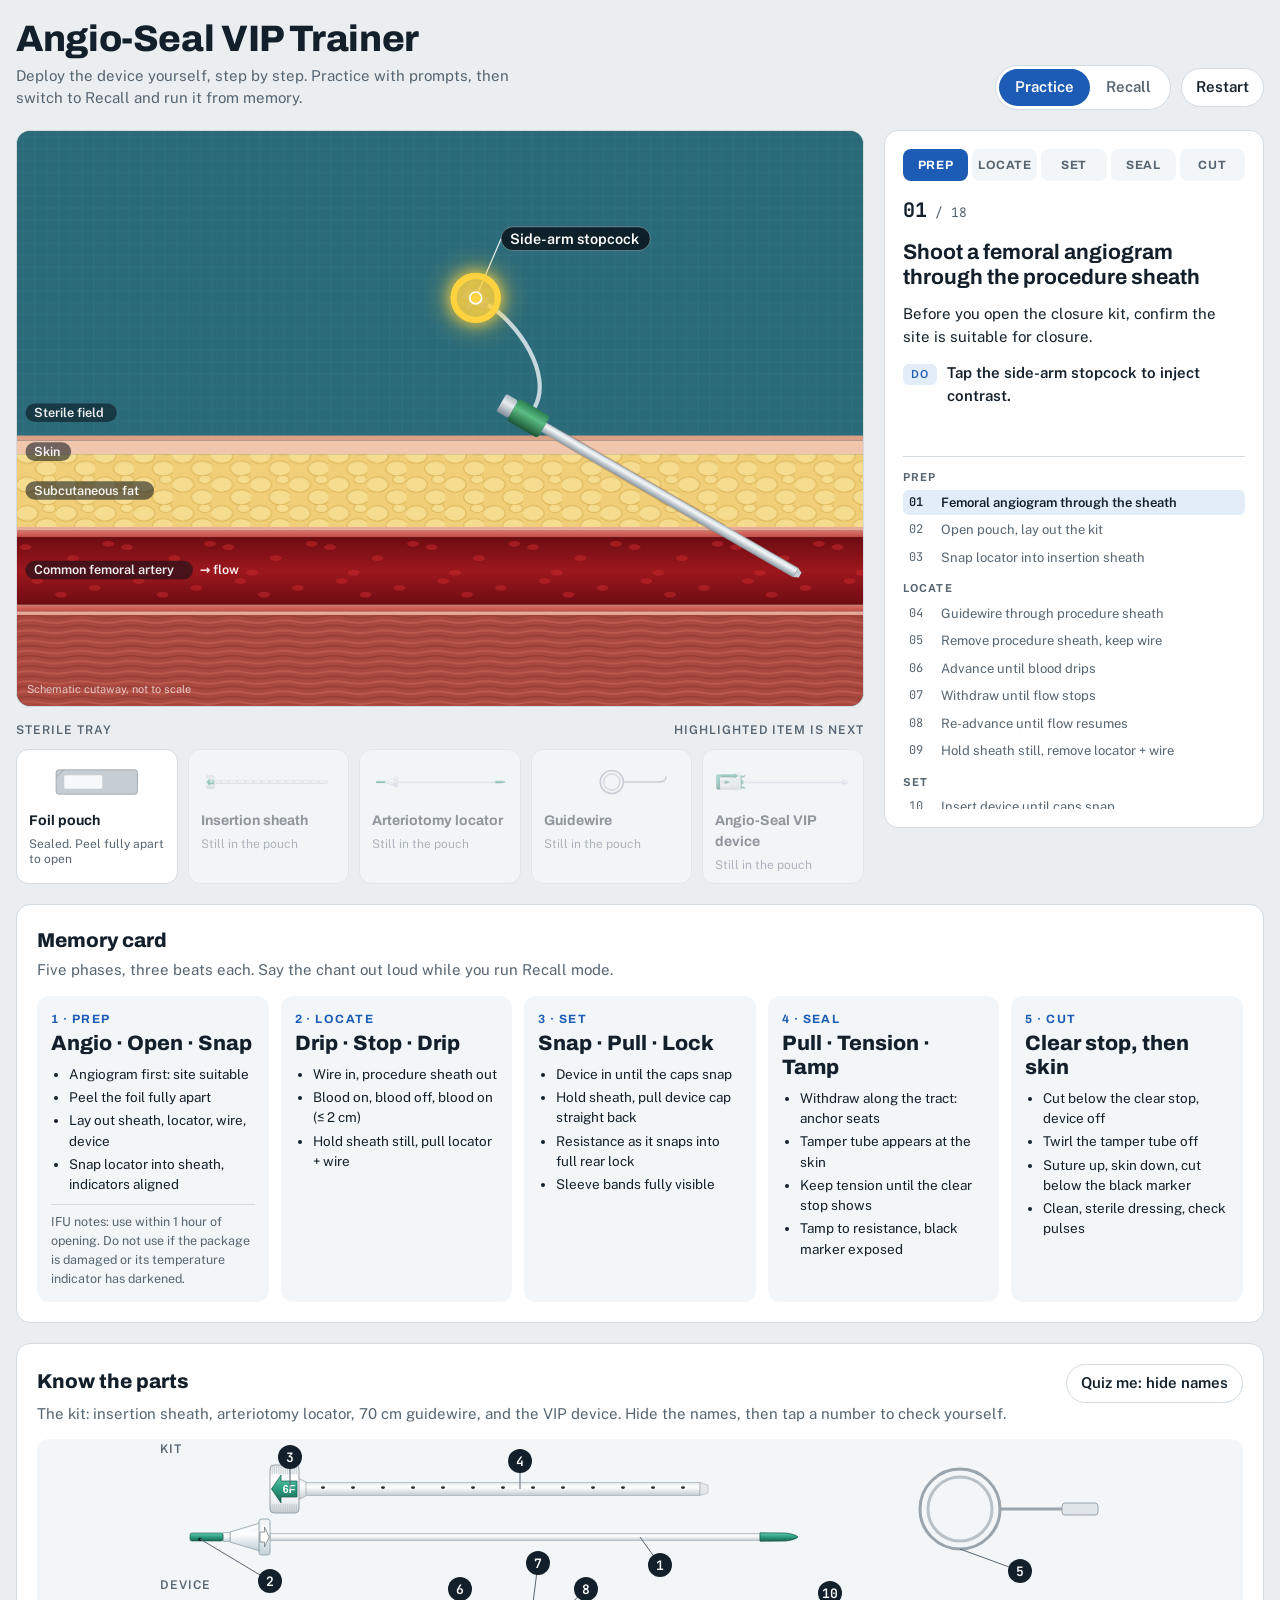
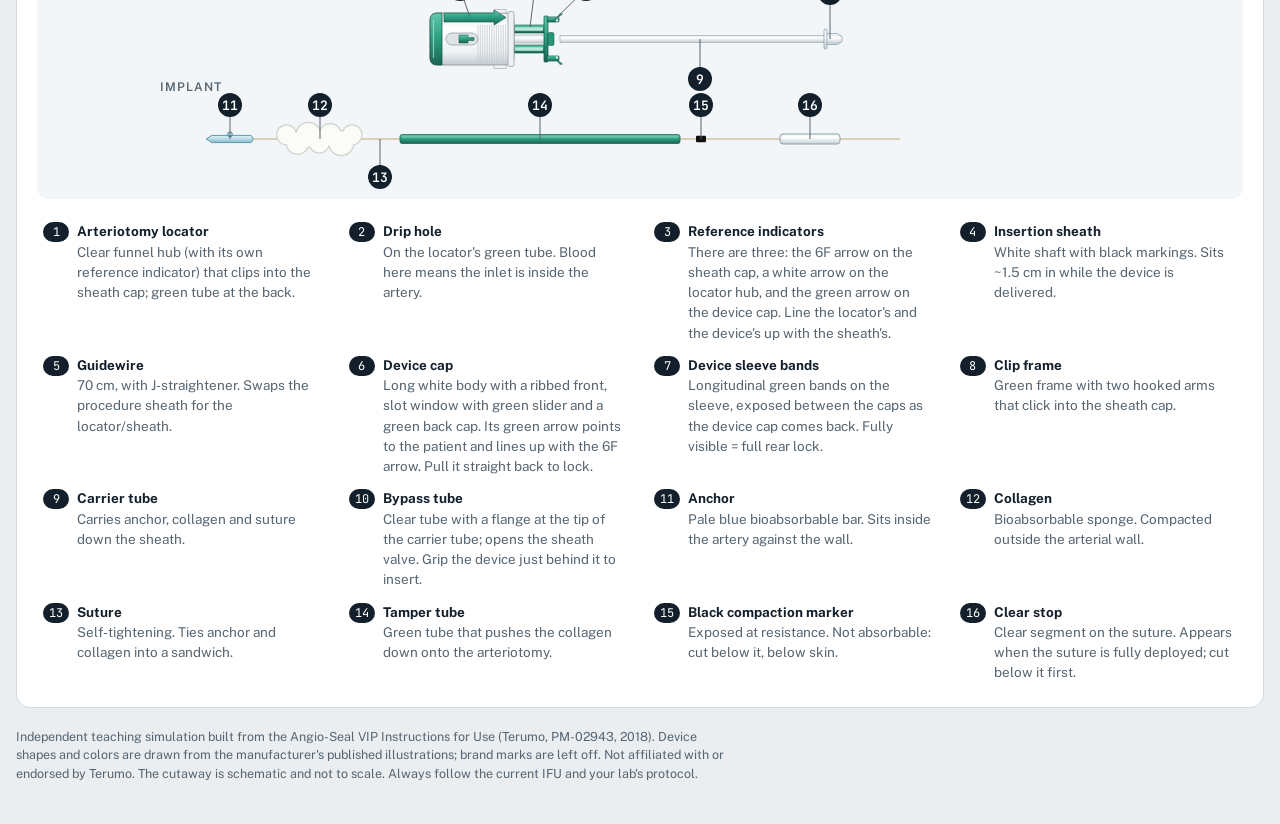
==== images/uploads/angio-seal-vip-trainer.html @ 9f3a11e1 "Update Site content “projects”" ====
<!doctype html><html><head><meta charset=utf8><meta name=viewport content="width=device-width,initial-scale=1,viewport-fit=cover"><style>:root{color-scheme:light;box-sizing:border-box;padding-top:env(safe-area-inset-top,0px);padding-bottom:env(safe-area-inset-bottom,0px)}html{scroll-padding-top:env(safe-area-inset-top,0px)}body{margin:0;padding:0;font:14px -apple-system,BlinkMacSystemFont,sans-serif;background:#fff;color:#000}img{max-width:100%}[hidden]:not([hidden=until-found i]){display:none!important}</style></head><body>
<title>Angio-Seal VIP Trainer</title>
<meta name="claude:viewport-fit-sides" content="cover">
<link rel="preconnect" href="https://fonts.googleapis.com">
<link rel="stylesheet" href="https://fonts.googleapis.com/css2?family=Archivo:wght@500;700;800&family=Public+Sans:wght@400;500;600;700&family=JetBrains+Mono:wght@500&display=swap">
<style>
/* Layout: instrument console. Procedure scene left, step console right; memory card + parts reference below. */
:root{
  --bg:#eaeef1; --panel:#ffffff; --soft:#f3f6f8; --ink:#13202b; --muted:#566571; --line:#d3dbe1;
  --accent:#1c5cb5; --accent-soft:#e3ecf9; --accent-ink:#ffffff;
  --ok:#1b7348; --ok-soft:#e2f3ea; --warn:#9a4b0f; --warn-soft:#fbeedd; --bad:#ad2a1f; --bad-soft:#fbe5e2;
  --f-display:'Archivo','Arial Narrow',system-ui,sans-serif;
  --f-body:'Public Sans',system-ui,-apple-system,'Segoe UI',sans-serif;
  --f-mono:'JetBrains Mono',ui-monospace,Menlo,monospace;
}
@media (prefers-color-scheme: dark){:root:not([data-theme="light"]){
  --bg:#0d1317; --panel:#141c22; --soft:#1a242b; --ink:#e4eaee; --muted:#93a2ad; --line:#26333c;
  --accent:#74a9ff; --accent-soft:#16263d; --accent-ink:#081627;
  --ok:#62cf95; --ok-soft:#12291e; --warn:#f2a868; --warn-soft:#2c1f12; --bad:#ff8378; --bad-soft:#2e1514; color-scheme:dark}}
:root[data-theme="dark"]{
  --bg:#0d1317; --panel:#141c22; --soft:#1a242b; --ink:#e4eaee; --muted:#93a2ad; --line:#26333c;
  --accent:#74a9ff; --accent-soft:#16263d; --accent-ink:#081627;
  --ok:#62cf95; --ok-soft:#12291e; --warn:#f2a868; --warn-soft:#2c1f12; --bad:#ff8378; --bad-soft:#2e1514; color-scheme:dark}
body{background:var(--bg);color:var(--ink);font-family:var(--f-body);font-size:15px;line-height:1.5}
.wrap{max-width:1320px;margin:0 auto;padding-left:max(16px,env(safe-area-inset-left,0px));padding-right:max(16px,env(safe-area-inset-right,0px));padding-block:20px 40px;display:flex;flex-direction:column;gap:20px}
h1,h2,h3{font-family:var(--f-display);text-wrap:balance;margin:0}
button{font:inherit;color:inherit;cursor:pointer}
button:focus-visible,[tabindex]:focus-visible{outline:3px solid var(--accent);outline-offset:2px}

.top{display:flex;flex-wrap:wrap;align-items:flex-end;justify-content:space-between;gap:12px 24px}
.brand h1{font-size:clamp(1.6rem,3.2vw,2.3rem);font-weight:800;letter-spacing:-.01em;line-height:1.05}
.brand p{margin:6px 0 0;color:var(--muted);max-width:60ch}
.controls{display:flex;gap:10px;flex-wrap:wrap;align-items:center}
.seg{display:inline-flex;background:var(--panel);border:1px solid var(--line);border-radius:999px;padding:3px}
.seg button{border:0;background:transparent;padding:7px 16px;border-radius:999px;font-weight:600;color:var(--muted)}
.seg button[aria-pressed="true"]{background:var(--accent);color:var(--accent-ink)}
.ghost{border:1px solid var(--line);background:var(--panel);padding:7px 14px;border-radius:999px;font-weight:600}

.grid{display:grid;grid-template-columns:minmax(0,1fr) 380px;grid-template-areas:"scene panel" "tray panel";gap:14px 20px;align-items:start}
.scene-wrap{grid-area:scene;min-width:0}.tray{grid-area:tray}.panel{grid-area:panel;align-self:start}
@media (max-width:980px){.grid{grid-template-columns:minmax(0,1fr);grid-template-areas:"scene" "panel" "tray"}}
.scene-wrap{position:relative;border-radius:14px;overflow:hidden;border:1px solid var(--line);background:#2b6a79}
#scene{display:block;width:100%;height:auto;user-select:none;-webkit-user-select:none}
#scene.dragmode{touch-action:none;cursor:grab}
#scene.dragging{cursor:grabbing}
.readout{position:absolute;top:10px;right:10px;display:flex;flex-direction:column;align-items:flex-end;gap:6px;pointer-events:none}
.readout span{background:rgba(9,20,28,.78);color:#eef4f7;font-family:var(--f-mono);font-size:12px;padding:4px 10px;border-radius:999px;white-space:nowrap}
.readout span.blood{color:#ff9a90}
.scale-note{position:absolute;left:10px;bottom:8px;color:rgba(255,255,255,.7);font-size:11px;pointer-events:none}

.tray{display:grid;grid-template-columns:repeat(5,minmax(0,1fr));gap:10px}
@media (max-width:820px){.tray{grid-template-columns:repeat(3,minmax(0,1fr))}}
@media (max-width:620px){.tray{grid-template-columns:repeat(2,minmax(0,1fr))}}
.tray-head{grid-column:1/-1;display:flex;justify-content:space-between;align-items:baseline;color:var(--muted);font-size:12px;text-transform:uppercase;letter-spacing:.08em;font-weight:600}
.item{display:flex;flex-direction:column;gap:6px;align-items:stretch;text-align:left;border:1px solid var(--line);background:var(--panel);border-radius:12px;padding:10px 12px;min-width:0;transition:border-color .15s,transform .15s}
.item:hover:not(:disabled){border-color:var(--accent);transform:translateY(-1px)}
.item svg{width:100%;height:44px}
.item b{font-family:var(--f-display);font-size:14px;font-weight:700}
.item small{color:var(--muted);font-size:12px;line-height:1.3}
.item:disabled{opacity:.42;cursor:default}
.item.want{border:2px solid #e6b800;animation:want 1.2s ease-in-out infinite}
@keyframes want{0%,100%{box-shadow:0 0 0 3px rgba(255,210,63,.35)}50%{box-shadow:0 0 0 8px rgba(255,210,63,.6),0 0 22px rgba(255,210,63,.6)}}

.panel{background:var(--panel);border:1px solid var(--line);border-radius:14px;padding:18px;display:flex;flex-direction:column;gap:14px;min-width:0}
@media (min-width:981px){.panel{position:sticky;top:max(12px,env(safe-area-inset-top,0px))}}
.phases{display:grid;grid-template-columns:repeat(5,1fr);gap:4px}
.ph{border:0;background:var(--soft);padding:7px 4px;border-radius:8px;font-family:var(--f-display);font-weight:700;font-size:12px;letter-spacing:.05em;text-transform:uppercase;color:var(--muted)}
.ph.past{color:var(--ok)}
.ph.on{background:var(--accent);color:var(--accent-ink)}
.ph:disabled{cursor:default}
.stepno{font-family:var(--f-mono);font-size:13px;color:var(--muted)}
.stepno b{color:var(--ink);font-size:20px}
.panel h2{font-size:1.32rem;font-weight:700;line-height:1.2}
.detail{margin:0;color:var(--ink);max-width:62ch}
.cue{margin:0;display:flex;gap:10px;align-items:baseline;font-weight:600}
.cue span{flex:none;font-size:11px;letter-spacing:.1em;text-transform:uppercase;background:var(--accent-soft);color:var(--accent);padding:2px 8px;border-radius:6px}
.nudge{display:grid;grid-template-columns:1fr 1fr;gap:8px}
.nudge button{border:1px solid var(--line);background:var(--soft);padding:10px;border-radius:10px;font-weight:600}
.nudge button:active{background:var(--accent-soft)}
.fb{min-height:1.5em;border-radius:10px;padding:0;font-size:14px}
.fb:not(:empty){padding:10px 12px}
.fb.ok{background:var(--ok-soft);color:var(--ok)}
.fb.warn{background:var(--warn-soft);color:var(--warn)}
.fb.bad{background:var(--bad-soft);color:var(--bad)}
.fb.info{background:var(--soft);color:var(--ink)}
.opts{display:flex;flex-direction:column;gap:8px}
.opt{text-align:left;border:1px solid var(--line);background:var(--soft);padding:11px 13px;border-radius:10px;font-weight:600;line-height:1.3}
.opt:hover:not(:disabled){border-color:var(--accent)}
.opt.wrong{border-color:var(--bad);color:var(--bad);background:var(--bad-soft);text-decoration:line-through}
.checks{display:flex;flex-direction:column;gap:8px}
.chk{display:grid;grid-template-columns:120px 1fr;gap:10px;align-items:center;text-align:left;border:1px solid var(--line);background:var(--soft);padding:8px 10px;border-radius:10px;font-weight:600;line-height:1.3}
.chk svg{width:120px;height:30px;background:#2b6a79;border-radius:6px}
.chk.wrong{border-color:var(--bad);color:var(--bad);background:var(--bad-soft)}
.steps{list-style:none;margin:0;padding:0;display:flex;flex-direction:column;gap:2px;border-top:1px solid var(--line);padding-top:12px;max-height:340px;overflow:auto}
.steps .grp{font-size:11px;text-transform:uppercase;letter-spacing:.1em;color:var(--muted);font-weight:700;margin:8px 0 2px}
.steps .grp:first-child{margin-top:0}
.steps li.s{display:grid;grid-template-columns:26px 1fr;gap:6px;font-size:13px;color:var(--muted);padding:3px 6px;border-radius:6px}
.steps li.s i{font-style:normal;font-family:var(--f-mono);font-size:12px}
.steps li.done{color:var(--ink)}
.steps li.done i{color:var(--ok)}
.steps li.miss i{color:var(--bad)}
.steps li.cur{background:var(--accent-soft);color:var(--ink);font-weight:600}
.finish{display:flex;flex-direction:column;gap:12px}
.stats{display:grid;grid-template-columns:repeat(3,1fr);gap:8px}
.stats div{background:var(--soft);border-radius:10px;padding:10px}
.stats b{display:block;font-family:var(--f-display);font-size:1.5rem;font-variant-numeric:tabular-nums}
.stats small{color:var(--muted)}
.primary{border:0;background:var(--accent);color:var(--accent-ink);padding:10px 16px;border-radius:10px;font-weight:700}
.row{display:flex;gap:8px;flex-wrap:wrap}

.card{background:var(--panel);border:1px solid var(--line);border-radius:14px;padding:20px}
.card h2{font-size:1.25rem;font-weight:800;margin-bottom:4px}
.card > p{margin:0 0 14px;color:var(--muted)}
.mem{display:grid;grid-template-columns:repeat(5,minmax(0,1fr));gap:12px}
@media (max-width:1100px){.mem{grid-template-columns:repeat(3,minmax(0,1fr))}}
@media (max-width:820px){.mem{grid-template-columns:repeat(2,minmax(0,1fr))}}
@media (max-width:460px){.mem{grid-template-columns:minmax(0,1fr)}}
.mem section{background:var(--soft);border-radius:12px;padding:14px;min-width:0}
.mem h3{font-size:12px;letter-spacing:.12em;text-transform:uppercase;color:var(--accent)}
.mem .chant{font-family:var(--f-display);font-weight:800;font-size:1.3rem;margin:4px 0 8px;line-height:1.15}
.mem .note{margin:10px 0 0;font-size:12.5px;color:var(--muted);border-top:1px solid var(--line);padding-top:8px}
.mem ul{margin:0;padding-left:18px;font-size:13.5px;display:flex;flex-direction:column;gap:3px}
.never{margin-top:12px;display:flex;flex-wrap:wrap;gap:6px 8px;align-items:center;font-size:13px}
.never b{color:var(--bad);text-transform:uppercase;letter-spacing:.08em;font-size:12px}
.never span{border:1px solid var(--line);border-radius:999px;padding:3px 10px}

.parts-grid{display:grid;grid-template-columns:minmax(0,1fr);gap:18px}
.parts-fig{overflow-x:auto;border-radius:12px;background:var(--soft)}
.parts-fig svg{display:block;min-width:620px;width:100%;max-width:1000px;margin:0 auto;height:auto}
.legend{list-style:none;margin:0;padding:0;display:grid;grid-template-columns:repeat(auto-fill,minmax(260px,1fr));gap:4px 16px;font-size:13.5px}
.legend li{display:grid;grid-template-columns:26px 1fr;gap:8px;align-items:baseline;padding:4px 6px;border-radius:8px;cursor:pointer}
.legend li:hover{background:var(--soft)}
.legend .n{font-family:var(--f-mono);font-size:12px;background:var(--ink);color:var(--panel);border-radius:999px;text-align:center;line-height:20px;height:20px}
.legend .nm{font-weight:700}
.legend .fn{color:var(--muted)}
.quiz .legend .nm,.quiz .legend .fn{filter:blur(6px);transition:filter .2s}
.quiz .legend li.show .nm,.quiz .legend li.show .fn{filter:none}
.parts-fig .pn circle{fill:var(--ink)}
.parts-fig .pn text{fill:var(--panel);font:600 13px var(--f-mono);text-anchor:middle}
.parts-fig .pl{stroke:var(--muted);stroke-width:1}
.parts-fig .cap{fill:var(--muted);font:600 12px var(--f-body);letter-spacing:.08em;text-transform:uppercase}

footer{color:var(--muted);font-size:12.5px;max-width:90ch}
footer a{color:var(--accent)}

/* scene */
.wire{fill:none;stroke:#aeb7bf;stroke-width:2.6;stroke-linecap:round}
.suture{stroke:#d8cfb5;stroke-width:2.2}
.clearstop{fill:rgba(235,246,250,.55);stroke:#6f8792;stroke-width:1.2}
.sidearm{fill:none;stroke:rgba(225,235,240,.85);stroke-width:5;stroke-linecap:round}
.lbl{pointer-events:none}
.lbl line{stroke:#ffffff;stroke-width:1.4;opacity:.9}
.lbl circle{fill:#fff}
.lbl rect{fill:rgba(8,18,26,.82);stroke:rgba(255,255,255,.35)}
.lbl text{fill:#fff;font:600 17px var(--f-body)}
.tissue text{fill:#fff;font:600 15px var(--f-body);opacity:.92}
.tissue rect.pill{fill:rgba(8,18,26,.55)}
.ring{fill:none;stroke:#ffd23f;stroke-width:7;transform-box:fill-box;transform-origin:center;animation:ring 1.3s ease-out infinite}
.ring.r2{animation-delay:.65s}
.halo{fill:#ffd23f;opacity:.35;transform-box:fill-box;transform-origin:center;animation:halo 1.3s ease-in-out infinite}
.glow{filter:drop-shadow(0 0 8px #ffd23f) drop-shadow(0 0 16px rgba(255,210,63,.7))}
@keyframes halo{0%,100%{opacity:.22;transform:scale(.9)}50%{opacity:.5;transform:scale(1.08)}}
.burst circle{fill:none;stroke:#ffd23f;stroke-width:5;transform-box:fill-box;transform-origin:center;animation:burst .9s ease-out forwards}
.burst .b2{animation-delay:.15s;stroke:#fff}
.burst text{fill:#fff;font:800 22px var(--f-display);letter-spacing:.08em;paint-order:stroke;stroke:#13202b;stroke-width:5px;animation:bursttxt 1.6s ease-out forwards}
@keyframes burst{0%{transform:scale(.3);opacity:1}100%{transform:scale(2.4);opacity:0}}
@keyframes bursttxt{0%{opacity:0;transform:translateY(6px)}15%{opacity:1;transform:none}75%{opacity:1}100%{opacity:0;transform:translateY(-10px)}}
.holdmark rect.outline{fill:none;stroke:#ffd23f;stroke-width:3;stroke-dasharray:6 4;animation:holdpulse 1.2s ease-in-out infinite}
.holdmark .badge rect{fill:#ffd23f;stroke:#13202b;stroke-width:1.5}
.holdmark .badge text{fill:#13202b;font:800 15px var(--f-display);letter-spacing:.06em}
@keyframes holdpulse{0%,100%{opacity:.55}50%{opacity:1}}
.zoompanel rect.frame{fill:#eef2f4;stroke:#ffd23f;stroke-width:3}
.zoompanel text{fill:#13202b;font:700 17px var(--f-body)}
@keyframes ring{0%{transform:scale(.5);opacity:1}100%{transform:scale(1.9);opacity:0}}
.cut circle{fill:#13202b;stroke:#ffe27a;stroke-width:2.5}
.cut text{fill:#ffe27a;font:700 17px var(--f-mono);text-anchor:middle}
.cut line{stroke:#ffe27a;stroke-width:2.5;stroke-dasharray:4 3}
.cut{cursor:pointer}
.cut:hover circle{fill:#24394b}
.hotable{cursor:pointer}
.flow{animation:flow 2.2s linear infinite}
@keyframes flow{from{transform:translateX(0)}to{transform:translateX(120px)}}
.drop{animation:drop 1.05s linear infinite}
@keyframes drop{0%{transform:translateY(0);opacity:0}12%{opacity:1}100%{transform:translateY(54px);opacity:0}}
.chev{animation:chev 1.1s ease-in-out infinite}
@keyframes chev{0%{transform:translateX(-8px);opacity:.2}60%{opacity:1}100%{transform:translateX(14px);opacity:0}}
#angio{opacity:0}
#angio.flash{animation:angio 2.8s ease-in-out}
@keyframes angio{0%{opacity:0}25%{opacity:.85}70%{opacity:.85}100%{opacity:0}}
@media (prefers-reduced-motion:reduce){.flow,.drop,.chev,.ring,.halo,.item.want{animation:none}#angio.flash{animation:none;opacity:.6}}
</style>

<div class="wrap">
  <header class="top">
    <div class="brand">
      <h1>Angio-Seal VIP Trainer</h1>
      <p>Deploy the device yourself, step by step. Practice with prompts, then switch to Recall and run it from memory.</p>
    </div>
    <div class="controls">
      <div class="seg" role="group" aria-label="Mode">
        <button id="mPractice" aria-pressed="true">Practice</button>
        <button id="mRecall" aria-pressed="false">Recall</button>
      </div>
      <button class="ghost" id="restart">Restart</button>
    </div>
  </header>

  <main class="grid">
      <div class="scene-wrap">
        <svg id="scene" viewBox="0 0 1000 680" role="img" aria-label="Cutaway of the groin: skin, subcutaneous tissue and common femoral artery with the closure device">
          <defs>
            <pattern id="pDrape" width="14" height="14" patternUnits="userSpaceOnUse"><rect width="14" height="14" fill="#2b6a79"/><path d="M0 7h14M7 0v14" stroke="#2f7383" stroke-width="1"/></pattern>
            <pattern id="pFat" width="46" height="34" patternUnits="userSpaceOnUse"><rect width="46" height="34" fill="#f0cf78"/><ellipse cx="12" cy="10" rx="13" ry="9" fill="#f6dc8e" stroke="#ddb75a" stroke-width="1.2"/><ellipse cx="35" cy="25" rx="13" ry="9" fill="#f6dc8e" stroke="#ddb75a" stroke-width="1.2"/><ellipse cx="38" cy="4" rx="8" ry="5" fill="#f6dc8e" stroke="#ddb75a" stroke-width="1.2"/></pattern>
            <pattern id="pMuscle" width="60" height="12" patternUnits="userSpaceOnUse"><rect width="60" height="12" fill="#a9483f"/><path d="M0 4 Q15 1 30 4 T60 4" stroke="#bd5a4f" stroke-width="2" fill="none"/><path d="M0 10 Q15 7 30 10 T60 10" stroke="#963c34" stroke-width="1.5" fill="none"/></pattern>
            <pattern id="pCol" width="10" height="10" patternUnits="userSpaceOnUse"><rect width="10" height="10" fill="#efe2c2"/><path d="M0 2 L10 4 M0 6 L10 8 M2 0 L4 10" stroke="#d3bf92" stroke-width="1"/></pattern>
            <pattern id="pGauze" width="6" height="6" patternUnits="userSpaceOnUse"><rect width="6" height="6" fill="#fbfbf6"/><path d="M0 3h6M3 0v6" stroke="#dedcd0" stroke-width="1"/></pattern>
            <linearGradient id="gLumen" x1="0" y1="0" x2="0" y2="1"><stop offset="0" stop-color="#6d0c12"/><stop offset=".5" stop-color="#9c171d"/><stop offset="1" stop-color="#6d0c12"/></linearGradient>
            <linearGradient id="gWall" x1="0" y1="0" x2="0" y2="1"><stop offset="0" stop-color="#d9796b"/><stop offset="1" stop-color="#c24a45"/></linearGradient>
            <linearGradient id="gSheath" x1="0" y1="0" x2="0" y2="1"><stop offset="0" stop-color="#cfdde6"/><stop offset=".35" stop-color="#ffffff"/><stop offset="1" stop-color="#93a6b2"/></linearGradient>
            <linearGradient id="gProc" x1="0" y1="0" x2="0" y2="1"><stop offset="0" stop-color="#c7d2d9"/><stop offset=".35" stop-color="#f4f7f9"/><stop offset="1" stop-color="#8e9ca6"/></linearGradient>
            <linearGradient id="gGreen" x1="0" y1="0" x2="0" y2="1"><stop offset="0" stop-color="#2a7e50"/><stop offset=".4" stop-color="#5bbd84"/><stop offset="1" stop-color="#1b5535"/></linearGradient>
            <linearGradient id="gHub" x1="0" y1="0" x2="0" y2="1"><stop offset="0" stop-color="#76848f"/><stop offset=".4" stop-color="#c9d2d9"/><stop offset="1" stop-color="#4c5964"/></linearGradient>
            <linearGradient id="gWhite" x1="0" y1="0" x2="0" y2="1"><stop offset="0" stop-color="#e3e8ec"/><stop offset=".35" stop-color="#ffffff"/><stop offset="1" stop-color="#bcc5cc"/></linearGradient>
            <linearGradient id="gCap" x1="0" y1="0" x2="0" y2="1"><stop offset="0" stop-color="#aeb9c2"/><stop offset=".4" stop-color="#e6ebef"/><stop offset="1" stop-color="#7f8c97"/></linearGradient>
            <linearGradient id="gBand" x1="0" y1="0" x2="0" y2="1"><stop offset="0" stop-color="#63c8ab"/><stop offset=".45" stop-color="#2fa184"/><stop offset="1" stop-color="#1a6553"/></linearGradient>
            <linearGradient id="gTamp" x1="0" y1="0" x2="0" y2="1"><stop offset="0" stop-color="#cfe9ee" stop-opacity=".7"/><stop offset=".35" stop-color="#ffffff" stop-opacity=".9"/><stop offset="1" stop-color="#93bcc5" stop-opacity=".75"/></linearGradient>
            <linearGradient id="gAnchor" x1="0" y1="0" x2="0" y2="1"><stop offset="0" stop-color="#fbf8ee"/><stop offset="1" stop-color="#cfc8b2"/></linearGradient>
            <linearGradient id="gFoil" x1="0" y1="0" x2="1" y2="1"><stop offset="0" stop-color="#eef1f3"/><stop offset=".45" stop-color="#bcc4ca"/><stop offset=".55" stop-color="#dce1e5"/><stop offset="1" stop-color="#98a2a9"/></linearGradient>
            <linearGradient id="gSteel" x1="0" y1="0" x2="1" y2="1"><stop offset="0" stop-color="#e3e8eb"/><stop offset=".5" stop-color="#cdd4d8"/><stop offset="1" stop-color="#b3bcc2"/></linearGradient>
            <pattern id="pCrimp" width="6" height="24" patternUnits="userSpaceOnUse"><rect width="6" height="24" fill="#c3cad0"/><line x1="3" y1="0" x2="3" y2="24" stroke="#9aa4ab" stroke-width="1"/></pattern>
            <linearGradient id="gTeal" x1="0" y1="0" x2="0" y2="1"><stop offset="0" stop-color="#63c8ab"/><stop offset=".45" stop-color="#2fa184"/><stop offset="1" stop-color="#1a6553"/></linearGradient>
            <linearGradient id="gRib" x1="0" y1="0" x2="0" y2="1"><stop offset="0" stop-color="#e4e9ec"/><stop offset=".3" stop-color="#ffffff"/><stop offset=".75" stop-color="#eef1f3"/><stop offset="1" stop-color="#c3ccd2"/></linearGradient>
            <linearGradient id="gShaft" x1="0" y1="0" x2="0" y2="1"><stop offset="0" stop-color="#e2e7ea"/><stop offset=".35" stop-color="#ffffff"/><stop offset="1" stop-color="#c2cbd1"/></linearGradient>
            <linearGradient id="gClear" x1="0" y1="0" x2="0" y2="1"><stop offset="0" stop-color="#e9f1f4" stop-opacity=".75"/><stop offset=".4" stop-color="#ffffff" stop-opacity=".9"/><stop offset="1" stop-color="#b5c6ce" stop-opacity=".8"/></linearGradient>
            <linearGradient id="gAnchorB" x1="0" y1="0" x2="0" y2="1"><stop offset="0" stop-color="#e3f3f8"/><stop offset=".5" stop-color="#b7dbe7"/><stop offset="1" stop-color="#86b9ca"/></linearGradient>
            <clipPath id="clipLumen"><rect x="0" y="480" width="1000" height="80"/></clipPath>
          </defs>

          <rect width="1000" height="362" fill="url(#pDrape)"/>
          <g class="tissue">
            <rect y="382" width="1000" height="90" fill="url(#pFat)"/>
            <rect y="366" width="1000" height="16" fill="#f0c7ad"/>
            <rect y="360" width="1000" height="6" fill="#d9a286"/>
            <rect y="568" width="1000" height="112" fill="url(#pMuscle)"/>
            <rect y="468" width="1000" height="4" fill="#e7a998"/>
            <rect y="472" width="1000" height="8" fill="url(#gWall)"/>
            <rect y="480" width="1000" height="80" fill="url(#gLumen)"/>
            <rect y="560" width="1000" height="8" fill="url(#gWall)"/>
            <rect y="568" width="1000" height="4" fill="#e7a998"/>
            <g clip-path="url(#clipLumen)"><g class="flow" id="flow"></g></g>
            <rect id="angio" y="480" width="1000" height="80" fill="#e9eef2"/>
            <line x1="640" y1="360" x2="833.9" y2="472" stroke="#8b4a3a" stroke-width="15" opacity=".28"/>
            <rect class="pill" x="10" y="368" width="54" height="22" rx="11"/><text x="20" y="384">Skin</text>
            <rect class="pill" x="10" y="414" width="152" height="22" rx="11"/><text x="20" y="430">Subcutaneous fat</text>
            <rect class="pill" x="10" y="508" width="198" height="22" rx="11"/><text x="20" y="524">Common femoral artery</text>
            <text x="216" y="524" opacity=".8">→ flow</text>
            <rect class="pill" x="10" y="322" width="108" height="22" rx="11"/><text x="20" y="338">Sterile field</text>
          </g>
          <g id="dyn"></g>
          <g id="drip" visibility="hidden">
            <circle class="drop" cx="0" cy="0" r="3.6" fill="#b3141b"/>
            <circle class="drop" cx="0" cy="0" r="3.2" fill="#b3141b" style="animation-delay:.35s"/>
            <circle class="drop" cx="0" cy="0" r="3.4" fill="#b3141b" style="animation-delay:.7s"/>
          </g>
          <g id="guide" visibility="hidden"><g id="guideRot">
            <g class="chev"><path d="M-22 -12 L-10 0 L-22 12 M-6 -12 L6 0 L-6 12 M10 -12 L22 0 L10 12" fill="none" stroke="#ffe27a" stroke-width="4" stroke-linecap="round" stroke-linejoin="round"/></g>
          </g></g>
          <g id="over"></g>
          <g id="fx"></g>
        </svg>
        <div class="readout" id="readout"></div>
        <div class="scale-note">Schematic cutaway, not to scale</div>
      </div>
      <div class="tray" id="tray" aria-label="Sterile tray"></div>

    <aside class="panel" id="panel" aria-live="off"></aside>
  </main>

  <section class="card" aria-labelledby="memH">
    <h2 id="memH">Memory card</h2>
    <p>Five phases, three beats each. Say the chant out loud while you run Recall mode.</p>
    <div class="mem">
      <section><h3>1 · Prep</h3><div class="chant">Angio · Open · Snap</div>
        <ul><li>Angiogram first: site suitable</li><li>Peel the foil fully apart</li><li>Lay out sheath, locator, wire, device</li><li>Snap locator into sheath, indicators aligned</li></ul><p class="note">IFU notes: use within 1 hour of opening. Do not use if the package is damaged or its temperature indicator has darkened.</p></section>
      <section><h3>2 · Locate</h3><div class="chant">Drip · Stop · Drip</div>
        <ul><li>Wire in, procedure sheath out</li><li>Blood on, blood off, blood on (≤ 2 cm)</li><li>Hold sheath still, pull locator + wire</li></ul></section>
      <section><h3>3 · Set</h3><div class="chant">Snap · Pull · Lock</div>
        <ul><li>Device in until the caps snap</li><li>Hold sheath, pull device cap straight back</li><li>Resistance as it snaps into full rear lock</li><li>Sleeve bands fully visible</li></ul></section>
      <section><h3>4 · Seal</h3><div class="chant">Pull · Tension · Tamp</div>
        <ul><li>Withdraw along the tract: anchor seats</li><li>Tamper tube appears at the skin</li><li>Keep tension until the clear stop shows</li><li>Tamp to resistance, black marker exposed</li></ul></section>
      <section><h3>5 · Cut</h3><div class="chant">Clear stop, then skin</div>
        <ul><li>Cut below the clear stop, device off</li><li>Twirl the tamper tube off</li><li>Suture up, skin down, cut below the black marker</li><li>Clean, sterile dressing, check pulses</li></ul></section>
    </div>
  </section>

  <section class="card" aria-labelledby="partsH" id="partsCard">
    <div style="display:flex;justify-content:space-between;gap:12px;flex-wrap:wrap;align-items:baseline">
      <div><h2 id="partsH">Know the parts</h2></div>
      <button class="ghost" id="quizBtn" aria-pressed="false">Quiz me: hide names</button>
    </div>
    <p>The kit: insertion sheath, arteriotomy locator, 70 cm guidewire, and the VIP device. Hide the names, then tap a number to check yourself.</p>
    <div class="parts-grid">
      <div class="parts-fig" id="partsFig"></div>
      <ol class="legend" id="legend"></ol>
    </div>
  </section>

  <footer>
    Independent teaching simulation built from the Angio-Seal VIP Instructions for Use (Terumo, PM-02943, 2018). Device shapes and colors are drawn from the manufacturer's published illustrations; brand marks are left off. Not affiliated with or endorsed by Terumo. The cutaway is schematic and not to scale. Always follow the current IFU and your lab's protocol.
  </footer>
</div>

<script>
(function(){
const svg=document.getElementById('scene'), dyn=document.getElementById('dyn'), over=document.getElementById('over');
const dripG=document.getElementById('drip'), guideG=document.getElementById('guide'), guideRot=document.getElementById('guideRot');
const angioEl=document.getElementById('angio'), readout=document.getElementById('readout');
const panel=document.getElementById('panel'), tray=document.getElementById('tray');

// geometry: tract enters skin at (640,360) at 30 degrees. d = distance along tract (px), w = perpendicular offset.
const C=Math.cos(Math.PI/6), SN=0.5, SX=640, SY=360, PX_CM=60;
const D_WALL=240, TIP_FLOW=330, TIP_MAX=360, D_SEAT=236;
const toG=(d,w=0)=>({x:SX+d*C-w*SN,y:SY+d*SN+w*C});
const r1=n=>Math.round(n*10)/10;
const R=(d0,d1,h,a='')=>`<rect x="${r1(d0)}" y="${-h/2}" width="${r1(Math.max(0,d1-d0))}" height="${h}" ${a}/>`;

// lumen flow cells (seamless 120px tile)
(function(){let s='';const tile=[[10,492],[38,522],[66,505],[92,540],[108,488],[52,548],[24,532]];
 for(let k=-2;k<10;k++)for(const [x,y] of tile)s+=`<ellipse cx="${k*120+x}" cy="${y}" rx="7" ry="3.4" fill="#c7272d" opacity=".55"/>`;
 document.getElementById('flow').innerHTML=s;})();

const init=()=>({opened:false,snapT:null,proc:true,procTip:330,wire:false,locSnapped:false,assembly:false,locIn:false,tip:-40,
  device:false,gap:140,s:0,seated:false,c:0,devRemoved:false,tampRemoved:false,cut1:false,cut2:false,dressing:false,angio:false});
let W=init();

const PH=['Prep','Locate','Set','Seal','Cut'];
const STEPS=[
 {id:'angio',ph:0,kind:'hot',hot:'arm',title:'Shoot a femoral angiogram through the procedure sheath',short:'Femoral angiogram through the sheath',
  detail:'Before you open the closure kit, confirm the site is suitable for closure.',
  cue:'Tap the side-arm stopcock to inject contrast.',apply(){W.angio=true},done:'Site suitable.'},
 {id:'open',ph:0,kind:'tray',tray:'pouch',title:'Peel the foil pouch fully apart and lay out the kit',short:'Open pouch, lay out the kit',
  detail:'On the back table, pull the foil completely apart before removing anything. Lay out the insertion sheath, arteriotomy locator, guidewire with J-straightener, and the VIP device, and check nothing looks damaged.',
  cue:'Tap the foil pouch.',apply(){W.opened=true},done:'On the tray: insertion sheath, locator, guidewire, VIP device. Use within 1 hour.'},
 {id:'snap',ph:0,kind:'tray',tray:'locator',title:'Snap the arteriotomy locator into the insertion sheath',short:'Snap locator into insertion sheath',
  detail:'Still on the back table. Line up the reference indicator on the locator hub with the 6F arrow on the sheath cap, then push the locator in until the hub snaps into the sheath cap.',
  cue:'Tap the arteriotomy locator.',apply(){W.locSnapped=true;W.snapT=1},done:'Snapped. Reference indicators aligned.'},
 {id:'wire',ph:1,kind:'tray',tray:'wire',title:'Pass the guidewire through the procedure sheath',short:'Guidewire through procedure sheath',
  detail:'Insert the 70 cm guidewire through the existing procedure sheath into the artery.',
  cue:'Tap the guidewire on the tray.',apply(){W.wire=true},done:'Wire is in the artery.'},
 {id:'procOut',ph:1,kind:'drag',way:'out',title:'Remove the procedure sheath and leave the wire in',short:'Remove procedure sheath, keep wire',
  detail:'Withdraw the procedure sheath over the wire. The guidewire stays in the artery. Once the sheath is out, hold pressure over the puncture site.',
  cue:'Drag the procedure sheath back out of the tract.',
  drag:{key:'procTip',dir:1,min:-90,max:()=>W.procTip,auto:true,doneAt:v=>v<=-60},
  apply(){W.proc=false;W.procTip=-90},done:'Procedure sheath out. Wire stays.'},
 {id:'advance',ph:1,kind:'drag',way:'in',pre:'assembly',title:'Thread the locator/sheath over the wire and advance until blood drips',short:'Advance until blood drips',
  detail:'Keep holding pressure until the sheath enters the skin. Drip hole faces down, reference indicator faces up. Advance until blood drips from the locator drip hole. The sheath tip is then about 1.5 cm inside the artery.',
  cue:'Tap the assembly on the tray, then drag it into the tract.',
  drag:{key:'tip',dir:1,min:-40,max:()=>392,auto:false,doneAt:v=>v>=TIP_FLOW,hint:()=>'No blood at the drip hole yet. Keep advancing.'},
  apply(){W.assembly=true;W.locIn=true;if(W.tip<TIP_FLOW)W.tip=344},done:'Blood from the drip hole.'},
 {id:'withdraw',ph:1,kind:'drag',way:'out',title:'Withdraw slowly until the blood flow slows or stops',short:'Withdraw until flow stops',
  detail:'When the drip stops, the locator inlet holes have just left the artery.',
  cue:'Drag back slowly and watch the drip hole.',
  drag:{key:'tip',dir:1,min:250,max:()=>W.tip,auto:false,doneAt:v=>v<TIP_FLOW,hint:()=>'Blood is still dripping. Withdraw a little more.'},
  apply(){if(W.tip>=TIP_FLOW)W.tip=318},done:'Flow stopped. The inlet is just outside the vessel wall.'},
 {id:'readvance',ph:1,kind:'drag',way:'in',title:'Re-advance until the blood flow resumes',short:'Re-advance until flow resumes',
  detail:'Advance just until blood drips again. The sheath should be no more than about 2 cm into the artery.',
  cue:'Drag forward and stop as soon as it drips.',
  drag:{key:'tip',dir:1,min:250,max:()=>404,auto:false,doneAt:v=>v>=TIP_FLOW,hint:()=>'No flow yet. Advance a little.'},
  apply(){if(W.tip<TIP_FLOW)W.tip=338},done:'Flow is back. The sheath is in position. Do not move it from here.'},
 {id:'locOut',ph:1,kind:'hot',hot:'locator',title:'Hold the sheath still; remove the locator and guidewire',short:'Hold sheath still, remove locator + wire',
  detail:'Flex the locator up at the sheath hub to unsnap it, then pull it out with the wire. The sheath must not move for the rest of the deployment.',
  cue:'Tap the locator hub.',apply(){W.locIn=false;W.wire=false},done:'Locator and wire out. Sheath held steady.'},
 {id:'insert',ph:2,kind:'drag',way:'in',pre:'device',title:'Insert the VIP device until the caps snap together',short:'Insert device until caps snap',
  detail:'Grip the device just behind the bypass tube. Line up the green arrow on the device with the 6F arrow on the sheath cap (they point at each other). Advance in small increments until the device cap snaps onto the sheath cap. The anchor is now out of the sheath tip, inside the artery.',
  cue:'Tap the VIP device on the tray, then drag it in.',
  drag:{key:'gap',dir:-1,min:0,max:()=>140,auto:true,doneAt:v=>v<=0},
  apply(){W.device=true;W.gap=0},done:'Snap. Caps locked together. Anchor released into the lumen.'},
 {id:'lock',ph:2,kind:'drag',way:'out',title:'Hold the sheath; pull the device cap straight back to full rear lock',short:'Pull device cap back to full lock',
  detail:'Keep the insertion sheath still and pull the device cap straight back. The anchor catches on the sheath tip, you feel resistance as the handle and sleeve snap into lock, and the device sleeve bands become fully visible. If the sleeve separates from the sheath, do not push it forward again.',
  cue:'Drag the device cap back until it clicks.',
  drag:{key:'s',dir:-1,min:0,max:()=>30,auto:true,doneAt:v=>v>=30},
  apply(){W.s=30},done:'Click. Full rear lock: both sleeve bands fully visible.'},
 {id:'seatOut',ph:3,kind:'drag',way:'out',title:'Withdraw the device and sheath along the tract angle',short:'Withdraw along tract: anchor seats',
  detail:'Pull slowly along the same angle. The anchor seats against the inside of the arterial wall. Keep going until the sheath clears the skin and the tamper tube appears. Never re-insert the device.',
  cue:'Drag the whole assembly back.',
  drag:{key:'tip',dir:1,min:-5,max:()=>W.tip,auto:true,doneAt:v=>v<=-5},
  apply(){W.seated=true;W.tip=-5},done:'Tamper tube exposed at the skin. Anchor against the wall.'},
 {id:'clearStop',ph:3,kind:'drag',way:'out',title:'Keep suture tension and withdraw until the clear stop appears',short:'Keep tension, withdraw to clear stop',
  detail:'Grip the tamper tube and keep tension on the suture the whole time. Losing tension can push collagen into the artery. Continue until the clear stop appears and the suture is fully deployed and locked in the device cap.',
  cue:'Keep dragging back.',
  drag:{key:'tip',dir:1,min:-120,max:()=>W.tip,auto:true,doneAt:v=>v<=-120},
  apply(){W.seated=true;W.tip=-120},done:'Suture fully deployed. Clear stop visible.'},
 {id:'tamp',ph:3,kind:'drag',way:'in',title:'Hold tension and tamp the collagen down to resistance',short:'Tamp to resistance (black marker shows)',
  detail:'Advance the tamper tube along the tract angle until you feel resistance and hemostasis is achieved. The black compaction marker is usually exposed. Do not tamp past the distal end of the marker.',
  cue:'Drag the tamper tube forward.',
  drag:{key:'c',dir:1,min:0,max:()=>30,auto:true,doneAt:v=>v>=30},
  apply(){W.c=30},done:'Resistance. Collagen compacted, black marker exposed, hemostasis.'},
 {id:'cut1',ph:4,kind:'cut',title:'Cut the suture below the clear stop',short:'Cut suture below clear stop',
  detail:'This frees the device and sheath, which you then lift away.',cue:'Choose where to cut.',
  cuts:[{id:'A',d:-110,ok:false,msg:'That is above the clear stop. Cut below it, between the clear stop and the tamper tube.'},{id:'B',d:-62,ok:true}],
  apply(){W.cut1=true;W.devRemoved=true},done:'Cut. Device and sheath removed.'},
 {id:'tamperOff',ph:4,kind:'hot',hot:'tamper',title:'Remove the tamper tube with a slight upward twirl',short:'Twirl the tamper tube off',
  detail:'Slide the tamper tube up and off the suture.',cue:'Tap the tamper tube.',apply(){W.tampRemoved=true},done:'Tamper tube off. Only the suture remains.'},
 {id:'cut2',ph:4,kind:'cut',title:'Pull the suture up, push the skin down, and cut below skin level',short:'Cut below black marker + skin',
  detail:'Cut below the black compaction marker and below skin level. The marker is not absorbable and must come off. The suture end should retract under the skin.',
  cue:'Choose where to cut.',
  cuts:[{id:'A',d:-58,ok:false,msg:'That is above the black marker. The marker is not absorbable and would stay in the patient.'},{id:'B',d:-12,ok:false,msg:'Below the marker but above the skin. The suture end must retract below skin level to lower infection risk.'},{id:'C',d:10,ok:true}],
  apply(){W.cut2=true},done:'Cut. The suture end retracts below the skin.'},
 {id:'dressing',ph:4,kind:'hot',hot:'site',title:'Clean the site and apply a sterile dressing',short:'Clean site, sterile dressing',
  detail:'Use antiseptic, then a dressing that keeps the site visible in recovery. If it oozes, light pressure with one or two fingers is usually enough. Check distal pulses.',
  cue:'Tap the access site.',apply(){W.dressing=true},done:'Done. Hemostasis achieved.'}
];
const N=STEPS.length;
const I=Object.fromEntries(STEPS.map((x,k)=>[x.id,k]));
const ERRS=[
 {t:'Advance the sheath another 2–3 cm to be safe',why:'More than 2 cm in risks the anchor catching early and poor hemostasis.',ph:[1,2]},
 {t:'Pull the guidewire out with the procedure sheath',why:'The wire stays in. It guides the locator/sheath assembly into the artery.',ph:[1]},
 {t:'Push the device forward to re-seat the sleeve',why:'Never push forward. If the sleeve separates, carry on to the withdrawal step.',ph:[2,3]},
 {t:'Re-insert the device to reposition it',why:'Re-insertion after partial deployment can deposit collagen inside the artery.',ph:[3]},
 {t:'Release suture tension, then tamp',why:'Without tension the collagen can be pushed into the artery.',ph:[3,4]},
 {t:'Tamp past the black compaction marker',why:'Over-tamping can deform the anchor or tear the collagen.',ph:[3,4]},
 {t:'Cut the suture at the skin, above the black marker',why:'The marker is not absorbable and must be removed.',ph:[4]},
 {t:'Hold firm manual compression for 15 minutes',why:'Not part of the deployment. Light finger pressure only if it oozes.',ph:[3,4]},
 {t:'Open the pouch at the start of the case so it is ready',why:'Components degrade once exposed. Open only when you are ready, and use within 1 hour.',ph:[0]},
 {t:'Thread the locator alone over the wire, then add the sheath',why:'The locator is snapped into the sheath on the tray first, reference indicators aligned.',ph:[0,1]}
];
const CHECK=[
 {s:13,t:'Cap edge sits within the colored bands',ok:true},
 {s:2,t:'Cap completely covers the colored bands',ok:false,why:'That pattern means the anchor caught early. Fix: re-advance the device, push the cap back to the rear holding position, then withdraw again until it catches correctly.'},
 {s:30,t:'Both bands fully visible, handle locked',ok:false,why:'Not yet. You have only felt resistance. Locking is the next step.'}
];

let idx=0, mode='practice', pstate='do', busy=false, timer=null, opts=null, checkOrder=null;
let fb={text:'',kind:''}, missed=new Set(), t0=Date.now(), drag=null;

const preOK=st=>!st.pre||(st.pre==='assembly'?W.assembly:W.device);
const canAct=()=>!busy&&idx<N&&!(mode==='recall'&&pstate==='ask');
function setFb(text,kind){fb={text,kind};const el=document.getElementById('fb');if(el){el.textContent=text;el.className='fb '+(kind||'')}}
function shuffle(a){for(let i=a.length-1;i>0;i--){const j=Math.floor(Math.random()*(i+1));[a[i],a[j]]=[a[j],a[i]]}return a}

// ---------- scene ----------
// ---------- device drawing (side view; +x = toward patient, y=0 = device axis) ----------
const DV={
 shaft(x0,x1,h=13){let o=`<rect x="${r1(x0)}" y="${-h/2}" width="${r1(Math.max(0,x1-x0))}" height="${h}" fill="url(#gShaft)" stroke="#a5afb6" stroke-width=".7"/>`;
  for(let x=x0+24;x<x1-12;x+=30)o+=`<ellipse cx="${r1(x)}" cy="-1.4" rx="1.9" ry="1.4" fill="#262b2f"/>`;return o},
 sheathTip(x){return `<path d="M${r1(x)} -6.5 L${r1(x+8)} -4 L${r1(x+8)} 4 L${r1(x)} 6.5Z" fill="#e3e8eb" stroke="#a5afb6" stroke-width=".6"/>`},
 sheathCap(x0){ // 28 long x 48 tall; 6F arrow points back toward the device (reference indicator)
  let o=`<path d="M${r1(x0+28)} -11 L${r1(x0+36)} -7 L${r1(x0+36)} 7 L${r1(x0+28)} 11Z" fill="url(#gShaft)" stroke="#9aa5ac" stroke-width=".7"/>`;
  o+=`<rect x="${r1(x0)}" y="-24" width="29" height="48" rx="4" fill="url(#gRib)" stroke="#8f9aa2" stroke-width=".9"/>`;
  for(let k=0;k<12;k++){const x=x0+2.2+k*2.2;o+=`<line x1="${r1(x)}" y1="-23" x2="${r1(x)}" y2="-15" stroke="#bfc7cc" stroke-width=".8"/><line x1="${r1(x)}" y1="15" x2="${r1(x)}" y2="23" stroke="#bfc7cc" stroke-width=".8"/>`}
  o+=`<path d="M${r1(x0+1.5)} 0 L${r1(x0+11)} -14 L${r1(x0+11)} -8 L${r1(x0+27)} -8 L${r1(x0+27)} 8 L${r1(x0+11)} 8 L${r1(x0+11)} 14Z" fill="url(#gTeal)" stroke="#14574a" stroke-width=".7"/>`;
  o+=`<text x="${r1(x0+19)}" y="4" font-family="Arial,Helvetica,sans-serif" font-weight="700" font-size="10.5" fill="#fff" text-anchor="middle">6F</text>`;return o},
 locatorHub(x0){ // clip ring with green reference arrow (points toward the sheath cap), clear funnel, green tube with drip hole
  return `<path d="M${r1(x0-10)} -14 L${r1(x0-40)} -5 L${r1(x0-40)} 5 L${r1(x0-10)} 14Z" fill="url(#gClear)" stroke="#97aab3" stroke-width=".9"/>`+
  `<path d="M${r1(x0-12)} -10.5 L${r1(x0-37)} -3.4" stroke="#fff" stroke-width="2" opacity=".85"/>`+
  `<rect x="${r1(x0-11)}" y="-18" width="11" height="36" rx="2.5" fill="url(#gClear)" stroke="#8ea3ad" stroke-width=".9"/>`+
  `<path d="M${r1(x0-10)} -5 L${r1(x0-5.5)} -5 L${r1(x0-5.5)} -10 L${r1(x0-0.8)} 0 L${r1(x0-5.5)} 10 L${r1(x0-5.5)} 5 L${r1(x0-10)} 5Z" fill="#ffffff" stroke="#6f7c85" stroke-width=".8"/>`+
  `<rect x="${r1(x0-47)}" y="-4.5" width="7" height="9" fill="url(#gClear)" stroke="#97aab3" stroke-width=".7"/>`+
  `<rect x="${r1(x0-80)}" y="-4" width="33" height="8" rx="2" fill="url(#gTeal)" stroke="#17594a" stroke-width=".6"/>`+
  `<circle cx="${r1(x0-70)}" cy="2.2" r="1.7" fill="#0d2621"/>`},
 locatorTip(x){return `<path d="M${r1(x)} -4.2 L${r1(x+26)} -4 Q${r1(x+36)} -2.5 ${r1(x+38)} 0 Q${r1(x+36)} 2.5 ${r1(x+26)} 4 L${r1(x)} 4.2Z" fill="url(#gTeal)" stroke="#14574a" stroke-width=".7"/>`},
 collar(f){ // green clip frame at the front of the device cap: back plate, two arms with hooked tips, inner ring
  let o=`<rect x="${r1(f-16)}" y="-23" width="4" height="46" rx="1" fill="url(#gTeal)" stroke="#124f42" stroke-width=".7"/>`;
  for(const sg of [-1,1]){const y0=sg*19.5;
   o+=`<rect x="${r1(f-13)}" y="${r1(y0-2.6)}" width="12" height="5.2" rx="1" fill="url(#gTeal)" stroke="#124f42" stroke-width=".6"/>`;
   o+=`<path d="M${r1(f-1.5)} ${r1(y0-2.6*sg*-1)} L${r1(f+2.5)} ${r1(y0+sg*5.5)} L${r1(f)} ${r1(y0+sg*6)} L${r1(f-2.5)} ${r1(y0+sg*2.6)}Z" fill="#2a9479" stroke="#124f42" stroke-width=".5"/>`;
   o+=`<rect x="${r1(f-4)}" y="${r1(y0-sg*1-1)}" width="2" height="2" fill="#f1f4f5"/>`}
  o+=`<rect x="${r1(f-12)}" y="-6.5" width="6" height="13" rx="1.5" fill="#2a9479" stroke="#124f42" stroke-width=".5"/>`;
  return o},
 sleeve(f,e){ // exposed between the clip frame and the device cap when pulled back: white rod + two longitudinal green bands
  const a=e-2,b=f-14;if(b<=a)return '';
  let o=`<rect x="${r1(a)}" y="-4" width="${r1(b-a)}" height="8" fill="url(#gShaft)" stroke="#a5afb6" stroke-width=".6"/>`;
  for(const sg of [-1,1]){const y=sg>0?6:-14;
   o+=`<rect x="${r1(a)}" y="${y}" width="${r1(b-a)}" height="8" rx="1" fill="url(#gTeal)" stroke="#124f42" stroke-width=".6"/>`;
   if(b-a>8)o+=`<rect x="${r1(a+3)}" y="${y+2.2}" width="${r1(b-a-6)}" height="3.6" rx="1" fill="#c8efe1" opacity=".9"/>`}
  return o},
 deviceCap(e){ // long white body (≈1.6× its height): ribbed front, slot window with green slider, green arrow along the top edge pointing to the patient, green back cap
  const x0=e-84;let o=`<rect x="${r1(x0)}" y="-26" width="84" height="52" rx="7" fill="url(#gRib)" stroke="#8f9aa2" stroke-width=".9"/>`;
  o+=`<rect x="${r1(e-6)}" y="-27.5" width="6" height="55" rx="2" fill="#eef1f3" stroke="#8f9aa2" stroke-width=".7"/>`;
  for(let x=e-36;x<e-7;x+=2.3)o+=`<line x1="${r1(x)}" y1="-14" x2="${r1(x)}" y2="25" stroke="#c4cbd0" stroke-width=".8"/>`;
  for(const sg of [-1,1])o+=`<path d="M${r1(e-20)} ${r1(sg*26)} L${r1(e-20)} ${r1(sg*29.5)} L${r1(e-8)} ${r1(sg*29.5)} L${r1(e-8)} ${r1(sg*26)}Z" fill="#eef1f3" stroke="#97a2a9" stroke-width=".6"/>`;
  o+=`<path d="M${r1(x0)} -19 Q${r1(x0)} -26 ${r1(x0+7)} -26 L${r1(x0+12)} -26 L${r1(x0+12)} 26 L${r1(x0+7)} 26 Q${r1(x0)} 26 ${r1(x0)} 19Z" fill="url(#gTeal)" stroke="#124f42" stroke-width=".7"/><line x1="${r1(x0+3.5)}" y1="-19" x2="${r1(x0+3.5)}" y2="19" stroke="#a6ead6" stroke-width="1.2" opacity=".7"/>`;
  o+=`<path d="M${r1(x0+14)} -26 L${r1(e-20)} -26 L${r1(e-20)} -29 L${r1(e-8)} -21.5 L${r1(e-20)} -14 L${r1(e-20)} -17 L${r1(x0+14)} -17Z" fill="url(#gTeal)" stroke="#124f42" stroke-width=".6"/>`;
  o+=`<path d="M${r1(x0+22)} -6 L${r1(e-42)} -6 A6 6 0 0 1 ${r1(e-42)} 6 L${r1(x0+22)} 6 A6 6 0 0 1 ${r1(x0+22)} -6Z" fill="#dde4e8" stroke="#97a2a9" stroke-width=".8"/>`;
  o+=`<path d="M${r1(e-55)} -4 L${r1(e-46)} -4 L${r1(e-46)} -1.4 L${r1(e-40)} -1.4 L${r1(e-40)} 1.4 L${r1(e-46)} 1.4 L${r1(e-46)} 4 L${r1(e-55)} 4Z" fill="url(#gTeal)" stroke="#124f42" stroke-width=".5"/>`;
  return o},
 bypass(x){ // clear bypass tube with flange at the tip of the carrier tube
  return `<path d="M${r1(x-14)} -5.5 L${r1(x-3)} -5.5 L${r1(x+2)} -2.5 L${r1(x+2)} 2.5 L${r1(x-3)} 5.5 L${r1(x-14)} 5.5Z" fill="url(#gClear)" stroke="#8ea3ad" stroke-width=".8"/>`+
  `<rect x="${r1(x-16)}" y="-10" width="3" height="20" rx="1.4" fill="url(#gClear)" stroke="#8ea3ad" stroke-width=".8"/>`},
 device(f,s,carrierTo,bp){let o='';if(carrierTo>f)o+=`<rect x="${r1(f)}" y="-3.6" width="${r1(carrierTo-f)}" height="7.2" fill="url(#gShaft)" stroke="#a5afb6" stroke-width=".7"/>`;
  if(bp&&carrierTo-f>18)o+=DV.bypass(carrierTo);
  const e=f-16-s;return o+DV.sleeve(f,e)+DV.collar(f)+DV.deviceCap(e)},
 anchor(cx,cy){return `<path d="M${r1(cx-24)} ${r1(cy)} L${r1(cx-18)} ${r1(cy-3.6)} L${r1(cx+21)} ${r1(cy-3.6)} Q${r1(cx+25)} ${r1(cy)} ${r1(cx+21)} ${r1(cy+3.6)} L${r1(cx-18)} ${r1(cy+3.6)}Z" fill="url(#gAnchorB)" stroke="#5f97aa" stroke-width="1"/><circle cx="${r1(cx)}" cy="${r1(cy-4.6)}" r="2.2" fill="none" stroke="#5f97aa" stroke-width="1.2"/>`},
 collagen(x0,x1,h){const pts=[];const st=Math.max(4,Math.min(h*.42,(x1-x0)/3));for(let x=x0+st*.6,k=0;x<=x1-st*.4;x+=st,k++)pts.push([x,(k%2?1:-1)*h*.16,h*.36+(k%3)*1.2]);if(!pts.length)pts.push([(x0+x1)/2,0,h*.4]);
  return pts.map(([x,y,r])=>`<circle cx="${r1(x)}" cy="${r1(y)}" r="${r1(r+1.2)}" fill="#cfd2cc"/>`).join('')+pts.map(([x,y,r])=>`<circle cx="${r1(x)}" cy="${r1(y)}" r="${r1(r)}" fill="#fbfbf8"/>`).join('')},
 tamper(x0,x1){return `<rect x="${r1(x0)}" y="-4.5" width="${r1(x1-x0)}" height="9" rx="2" fill="url(#gTeal)" stroke="#17594a" stroke-width=".7"/><line x1="${r1(x0+2)}" y1="-2" x2="${r1(x1-2)}" y2="-2" stroke="#9be3cf" stroke-width="1" opacity=".7"/>`},
 clearStop(x0,x1){return `<rect x="${r1(x0)}" y="-5" width="${r1(x1-x0)}" height="10" rx="3" fill="url(#gClear)" stroke="#8ea3ad" stroke-width="1"/><line x1="${r1(x0+3)}" y1="-2.5" x2="${r1(x1-3)}" y2="-2.5" stroke="#fff" stroke-width="1.4"/>`},
 marker(x0,x1){return `<rect x="${r1(x0)}" y="-3.2" width="${r1(x1-x0)}" height="6.4" rx="1" fill="#111"/>`}
};
function lbl(x,y,text,dx,dy){const w=text.length*9.2+20, tx=x+dx, ty=y+dy, rx=dx>=0?tx:tx-w;
 return `<g class="lbl"><line x1="${r1(x)}" y1="${r1(y)}" x2="${r1(tx)}" y2="${r1(ty)}"/><circle cx="${r1(x)}" cy="${r1(y)}" r="3"/><rect x="${r1(rx)}" y="${r1(ty-14)}" width="${r1(w)}" height="28" rx="14"/><text x="${r1(rx+10)}" y="${r1(ty+6)}">${text}</text></g>`}
function anchorPos(){if(W.seated)return{x:844.4,y:484};const p=toG(W.tip+13-Math.min(W.s,13));return{x:p.x,y:p.y+6}}
function hotPos(h){const o=W.procTip-330;
 if(h==='arm')return toG(-166+o,-92); if(h==='locator')return toG(W.tip-440,0);
 if(h==='tamper')return toG(-8,0); return {x:640,y:362}}

function draw(){
 const t=W.tip, loc=[], pre=[], post=[];
 if(W.wire){const pull=W.locPull||0,a=toG(-520-pull);
  const lead=W.proc?W.procTip+2:(W.assembly&&W.locIn?W.tip+30:268), ex=Math.max(lead,262);
  if(pull>0){const b=toG(ex+40-pull);pre.push(`<path class="wire" d="M${r1(a.x)} ${r1(a.y)} L${r1(b.x)} ${r1(b.y)}"/>`)}
  else{const b=toG(ex),ey=522;pre.push(`<path class="wire" d="M${r1(a.x)} ${r1(a.y)} L${r1(b.x)} ${r1(b.y)} Q${r1(b.x+38)} ${r1((b.y+ey)/2+5)} 1010 ${ey}"/>`)}
  pre.push(`<circle cx="${r1(a.x)}" cy="${r1(a.y)}" r="2.6" fill="#8e979e"/>`)}
 // implant (under the sheath)
 if(W.seated){
  const end=W.cut2?8:W.cut1?-62:t-400;
  loc.push(`<line class="suture" x1="${r1(end)}" y1="0" x2="${D_SEAT}" y2="0"/>`);
  if(!W.cut2)loc.push(DV.marker(-28,-20));
  if(!W.cut1)loc.push(DV.clearStop(-100,-76));
  if(!W.tampRemoved){const tp=W.tampPull||0;loc.push(`<g data-hot="tamper" class="hotable" opacity="${r1(1-tp/400)}">${DV.tamper(-50+W.c-tp,180+W.c-tp)}${R(-50+W.c-tp,10-tp,34,'fill="transparent"')}</g>`)}
  loc.push(DV.collagen(176+W.c,230,16+W.c*.6));
 }
 // procedure sheath
 if(W.proc){const o=W.procTip-330,p=W.procTip;
  loc.push(`<path class="sidearm" d="M${-41+o} -14 C${-41+o} -60 ${-110+o} -92 ${-150+o} -92"/>`);
  loc.push(R(-20+o,p-6,12,'fill="url(#gProc)" stroke="#8d9aa3" stroke-width=".8"'));
  loc.push(`<path d="M${p-6} -6 L${p} -3.2 L${p} 3.2 L${p-6} 6Z" fill="#c4ced5"/>`);
  loc.push(R(-62+o,-20+o,30,'rx="4" fill="url(#gGreen)"'));
  loc.push(R(-78+o,-62+o,24,'rx="3" fill="url(#gCap)"'));
  loc.push(`<g data-hot="arm" class="hotable" transform="translate(0 -92)">${R(-182+o,-150+o,16,'rx="3" fill="#2d6bcc" stroke="#163f7d"')}${R(-172+o,-164+o,34,'rx="2" fill="#2d6bcc" stroke="#163f7d"')}<circle cx="${-166+o}" cy="0" r="30" fill="transparent"/></g>`);
 }
 // insertion sheath + locator + device
 if(W.assembly&&!W.devRemoved){
  const lp=W.locPull||0;
  if(W.locIn)loc.push(DV.locatorTip(t+4-lp));
  loc.push(DV.shaft(t-371,t-4),DV.sheathTip(t-4));
  if(W.locIn&&!lp){
   const inL=t-90>D_WALL;
   loc.push(`<ellipse cx="${r1(t-90)}" cy="0" rx="4.5" ry="2.8" fill="${inL?'#8d1a1e':'#36414a'}" stroke="#1d252b" stroke-width=".6"/>`);
  }
  if(W.device){const f=t-400-W.gap;loc.push(DV.device(f,W.s,t-400,W.gap>16))}
  if(W.locIn)loc.push(`<g data-hot="locator" class="hotable">${lp?R(t-400-lp,t-400,7,'fill="url(#gShaft)" stroke="#a8b2b9" stroke-width=".7"'):''}${DV.locatorHub(t-400-lp)}${R(t-490-lp,t-400-lp,50,'fill="transparent"')}</g>`);
  loc.push(DV.sheathCap(t-400));
  const holdIds=['locOut','insert','lock'];
  if(STEPS[idx]&&holdIds.includes(STEPS[idx].id)&&W.assembly){const d=t-386;
   const b=toG(d,-34);post.push(`<g class="holdmark" pointer-events="none"><line x1="${r1(b.x)}" y1="${r1(b.y)}" x2="${r1(b.x)}" y2="${r1(b.y-44)}" stroke="#ffd23f" stroke-width="3"/><g class="badge"><rect x="${r1(b.x-62)}" y="${r1(b.y-72)}" width="124" height="30" rx="15"/><text x="${r1(b.x)}" y="${r1(b.y-52)}" text-anchor="middle">HOLD SHEATH</text></g></g>`);
   loc.push(`<g class="holdmark"><rect class="outline" x="${r1(d-20)}" y="-31" width="40" height="62" rx="8"/></g>`);}
  if(false){const d=0;
   loc.push(`<g class="hold"><rect x="${r1(d-17)}" y="-37" width="34" height="14" rx="7"/><rect class="nail" x="${r1(d-12)}" y="-34" width="10" height="7" rx="3"/><rect x="${r1(d-17)}" y="23" width="34" height="14" rx="7"/><rect class="nail" x="${r1(d-12)}" y="27" width="10" height="7" rx="3"/></g>`)}
 }
 if((W.device&&W.gap===0&&!W.devRemoved)||W.seated){const a=anchorPos();
  post.push(DV.anchor(a.x,a.y))}
 if(W.dressing)post.push(`<rect x="572" y="349" width="136" height="22" rx="7" fill="#f6f6f0" stroke="#bdbcb0"/><rect x="590" y="353" width="100" height="14" rx="3" fill="url(#pGauze)"/>`);
 if(!W.proc&&W.wire&&!(W.assembly&&W.tip>0)&&idx>=I.procOut&&idx<=I.advance){const b=toG(30,-40);post.push(`<g class="holdmark" pointer-events="none"><g class="badge"><rect x="${r1(b.x-80)}" y="${r1(b.y-60)}" width="160" height="30" rx="15"/><text x="${r1(b.x)}" y="${r1(b.y-40)}" text-anchor="middle">HOLD PRESSURE</text></g></g>`)}
 const prepping=idx>=I.open&&idx<=I.snap;
 dyn.innerHTML=prepping?prepView():pre.join('')+`<g transform="translate(${SX} ${SY}) rotate(30)">${loc.join('')}</g>`+post.join('');

 // overlay: labels, hot rings, cut targets
 const st=STEPS[idx], ov=[];
 if(st&&st.hot==='site'&&!W.dressing)ov.push(`<circle data-hot="site" class="hotable" cx="640" cy="362" r="40" fill="transparent"/>`);
 if(mode==='practice'&&st&&(canAct()||prepping))ov.push(prepping?prepLabels():labelsFor());
 if(st&&st.kind==='tray'&&prepping&&canAct()&&mode==='practice'){const p=st.tray==='pouch'?{x:500,y:335}:{x:240,y:320};ov.push(ringAt(p.x,p.y))}
 if(st&&st.kind==='hot'&&canAct()&&mode==='practice'){const p=hotPos(st.hot);ov.push(ringAt(p.x,p.y))}
 if(st&&st.kind==='cut'&&canAct()){st.cuts.forEach((c,ci)=>{const side=ci%2?1:-1,a=toG(c.d,-15),b=toG(c.d,15),k=toG(c.d,side*48),e=side<0?a:b;
  ov.push(`<g class="cut" data-cut="${c.id}"><line x1="${r1(a.x)}" y1="${r1(a.y)}" x2="${r1(b.x)}" y2="${r1(b.y)}"/><line x1="${r1(e.x)}" y1="${r1(e.y)}" x2="${r1(k.x)}" y2="${r1(k.y)}" stroke-dasharray="2 3"/><circle cx="${r1(k.x)}" cy="${r1(k.y)}" r="16"/><text x="${r1(k.x)}" y="${r1(k.y+6)}">${c.id}</text></g>`)})}
 over.innerHTML=ov.join('');

 // drip
 const dripping=W.assembly&&W.locIn&&!W.locPull&&t>=TIP_FLOW&&t<=440;
 if(dripping){const d=toG(t-470,4);dripG.setAttribute('transform',`translate(${r1(d.x)} ${r1(d.y)})`)}
 dripG.setAttribute('visibility',dripping?'visible':'hidden');

 // guide chevrons
 let gp=null;
 if(st&&st.kind==='drag'&&canAct()&&mode==='practice'&&preOK(st)){
  const k=st.drag.key;
  if(k==='procTip')gp=toG(W.procTip-430,-58);
  else if(k==='tip')gp=toG(t-500,-60);
  else if(k==='gap')gp=toG(t-400-W.gap-90,-56);
  else if(k==='s')gp=toG(t-400-W.s-140,-56);
  else if(k==='c')gp=toG(-80,-44);
 }
 if(gp){guideG.setAttribute('transform',`translate(${r1(gp.x)} ${r1(gp.y)})`);guideRot.setAttribute('transform',`rotate(${st.way==='in'?30:210})`)}
 guideG.setAttribute('visibility',gp?'visible':'hidden');

 // readout
 let ro='';
 if(prepping&&W.opened)ro+=`<span>Kit opened: use within 1 hour</span>`;
 if(W.assembly&&W.locIn){
  ro+=`<span class="${dripping?'blood':''}">Drip hole: ${dripping?'blood flowing':'no flow'}</span>`;
  if(mode==='practice'){const cm=(t-D_WALL)/PX_CM;ro+=`<span>Sheath tip: ${cm>0?cm.toFixed(1)+' cm in artery':'outside artery'}</span>`}
 }
 if(W.device&&!W.devRemoved&&idx>=I.lock&&idx<=I.lock)ro+=`<span>Bands showing: ${W.s>=30?'both, locked':W.s>=10?'partly':'none'}</span>`;
 if(idx===I.seatOut&&W.seated)ro+=`<span>Anchor: seated on wall</span>`;
 readout.innerHTML=ro;
 svg.classList.toggle('dragmode',!!(st&&st.kind==='drag'&&canAct()));
}

function prepView(){
 const T=W.snapT==null?(W.locSnapped?1:0):W.snapT;
 let h=`<rect width="1000" height="680" fill="url(#pDrape)"/><rect x="60" y="56" width="880" height="568" rx="18" fill="url(#gSteel)" stroke="#87929a" stroke-width="2"/><rect x="74" y="70" width="852" height="540" rx="12" fill="none" stroke="#fff" stroke-opacity=".4"/>`;
 h+=`<g class="tissue"><rect class="pill" x="10" y="16" width="112" height="22" rx="11"/><text x="20" y="32">Back table</text></g>`;
 if(!W.opened){
  h+=`<g data-hot="pouch" class="hotable"><rect x="250" y="220" width="500" height="230" rx="10" fill="url(#gFoil)" stroke="#7f8990" stroke-width="2"/>`;
  h+=`<rect x="250" y="220" width="500" height="22" rx="8" fill="url(#pCrimp)" opacity=".85"/><rect x="250" y="428" width="500" height="22" rx="8" fill="url(#pCrimp)" opacity=".85"/>`;
  h+=`<path d="M250 290 L250 232 Q250 220 262 220 L320 220Z" fill="#f4f6f7" stroke="#8b949b"/><text x="262" y="246" font-family="var(--f-mono)" font-size="12" fill="#4a5660">PEEL</text>`;
  h+=`<rect x="320" y="270" width="300" height="130" rx="6" fill="#f8f9fa" stroke="#c3c9ce"/>`;
  h+=`<text x="338" y="300" font-family="var(--f-mono)" font-size="15" font-weight="600" fill="#26333d">VASCULAR CLOSURE DEVICE</text><text x="338" y="326" font-family="var(--f-mono)" font-size="15" fill="#26333d">VIP · 6F</text><text x="338" y="352" font-family="var(--f-mono)" font-size="11" fill="#5d6a74">STERILE · SINGLE USE</text><text x="338" y="374" font-family="var(--f-mono)" font-size="11" fill="#5d6a74">SHEATH · LOCATOR · 70 CM GUIDEWIRE · DEVICE</text></g>`;
  return h}
 h+=`<path d="M700 92 L900 92 L900 150 L760 150 Z" fill="url(#gFoil)" stroke="#8b949b" opacity=".9"/><path d="M712 158 L900 158 L900 176 L700 176 Z" fill="url(#gFoil)" stroke="#8b949b" opacity=".75"/>`;
 // locator: drawn before the sheath so its shaft disappears inside once snapped
 const lx=-80*T, ly=320-120*T;
 h+=`<g data-hot="locator" class="hotable" transform="translate(${r1(lx)} ${r1(ly)})"><rect x="280" y="-3.5" width="600" height="7" fill="url(#gShaft)" stroke="#a8b2b9" stroke-width=".7"/>${DV.locatorTip(880)}${DV.locatorHub(280)}<rect x="190" y="-26" width="720" height="52" fill="transparent"/></g>`;
 if(T>0)h+=`<line x1="${r1(192-80*T+80)}" y1="${r1(ly-20)}" x2="222" y2="180" stroke="#ffd23f" stroke-width="2.5" stroke-dasharray="5 4"/>`;
 h+=`<g data-hot="sheath" class="hotable" transform="translate(0 200)">${DV.shaft(229,760)}${DV.sheathTip(760)}${DV.sheathCap(200)}</g>`;
 h+=`<g data-hot="wire" class="hotable"><circle cx="250" cy="480" r="82" fill="none" stroke="#9aa4ac" stroke-width="3.5"/><circle cx="250" cy="480" r="72" fill="none" stroke="#b9c1c8" stroke-width="3.5"/><path d="M332 480 L410 480" stroke="#9aa4ac" stroke-width="3"/><rect x="400" y="474" width="44" height="12" rx="3" fill="#dfe5e8" stroke="#9aa4ac"/></g>`;
 h+=`<g data-hot="device" class="hotable" transform="translate(0 480)">${DV.device(760,0,900,1)}</g>`;
 if(W.zoomT!=null)h+=snapZoom(W.zoomT);
 return h}
function snapZoom(z){ // close-up: indicators already lined up; locator slides into the sheath cap and clicks home
 const ease=k=>k<0?0:k>1?1:k*k*(3-2*k);
 const bx=z<.6?-70+64*ease(z/.6):z<.75?-6+6*ease((z-.6)/.15):0;
 const msg=z<.6?'Reference indicators lined up · slide the locator into the sheath cap':z<.75?'Push until it clicks':'Seated. Reference indicators aligned';
 let h=`<g class="zoompanel"><rect class="frame" x="250" y="250" width="640" height="300" rx="14"/><clipPath id="zc"><rect x="254" y="254" width="632" height="292" rx="12"/></clipPath>`;
 h+=`<g clip-path="url(#zc)"><g transform="translate(560 405) scale(3.2)">`;
 h+=`<rect x="${r1(bx)}" y="-3.5" width="${r1(200-bx)}" height="7" fill="url(#gShaft)" stroke="#a8b2b9" stroke-width=".5"/>${DV.locatorHub(bx)}`;
 h+=`${DV.shaft(29,110)}${DV.sheathCap(0)}`;
 h+=`<rect x="${r1(bx-12)}" y="-13" width="13" height="26" rx="3" fill="none" stroke="#e0a800" stroke-width="1.1" stroke-dasharray="2 1.5"/><rect x="-0.5" y="-16" width="29" height="32" rx="3" fill="none" stroke="#e0a800" stroke-width="1.1" stroke-dasharray="2 1.5"/>`;
 h+=`</g></g><text x="274" y="282">Close-up · ${msg}</text></g>`;
 return h}
function prepLabels(){if(W.zoomT!=null)return '';const L=[],T=W.snapT==null?(W.locSnapped?1:0):W.snapT;
 if(!W.opened){L.push(lbl(620,236,'Foil pouch',60,-90));return L.join('')}
 L.push(lbl(640,200,'Insertion sheath',0,-60));
 if(T===0){L.push(lbl(600,320,'Arteriotomy locator',20,50));L.push(lbl(274,320,'Locator reference indicator',40,-46));L.push(lbl(212,200,'Sheath reference indicator',30,-56));L.push(lbl(222,320,'Drip hole',-20,64))}
 if(T>0){L.push(lbl(200,200,'Reference indicators aligned',20,-64));L.push(lbl(812,200,'Locator tip',-10,60));L.push(lbl(150,202,'Locator hub',-20,80))}
 L.push(lbl(250,398,'Guidewire, 70 cm',60,-30));
 L.push(lbl(620,503,'VIP device',0,62));
 return L.join('')}
function labelsFor(){const L=[],t=W.tip,i=idx,f=t-400-W.gap,s=W.s;
 if(i===I.angio&&W.proc){const p=toG(-166,-92);L.push(lbl(p.x,p.y,'Side-arm stopcock',30,-70))}
 if(i===I.procOut&&W.proc){const p=toG(W.procTip-380,0);L.push(lbl(p.x,p.y,'Procedure sheath',-20,-80))}
 if(i>=I.advance&&i<=I.locOut&&W.assembly&&W.locIn){
  const d=toG(t-470,3);L.push(lbl(d.x,d.y,'Drip hole',-40,90));
  if(i<=I.readvance){const r=toG(t-386,-8);L.push(lbl(r.x,r.y,'Reference indicator (6F arrow)',30,-60))}
  if(i<=I.readvance){const q=toG(t-90,0);L.push(lbl(q.x,q.y,'Locator inlet',-60,120))}
 }
 if(i===I.locOut&&W.locIn){const p=toG(t-430,0);L.push(lbl(p.x,p.y,'Locator hub',30,-70))}
 if(i===I.insert&&W.device){const p=toG(f-16-W.s-42,-26);L.push(lbl(p.x,p.y,'Device cap',20,-70));const q=toG(t-386,-24);L.push(lbl(q.x,q.y,'Sheath cap',50,-30))}
 if(i===I.lock&&W.device){if(s>4){const p=toG(f-16-s/2,-10);L.push(lbl(p.x,p.y,s>=30?'Sleeve bands fully visible':'Sleeve bands appearing',60,-40))}const q=toG(f-16-s-42,-26);L.push(lbl(q.x,q.y,'Device cap',-40,-70))}
 if(i>=I.insert&&i<=I.seatOut&&W.device&&W.gap===0){const a=anchorPos();L.push(lbl(a.x,a.y,'Anchor',-60,110))}
 if(i>=I.seatOut&&i<=I.tamp&&W.seated&&t<222){const p=toG(205,0);L.push(lbl(p.x,p.y,'Collagen',-150,90))}
 if(i>=I.seatOut&&i<=I.tamperOff&&W.seated&&!W.tampRemoved&&t<120){const p=toG(110,-5);L.push(lbl(p.x,p.y,'Tamper tube',60,-50))}
 if(i>=I.clearStop&&i<=I.cut1&&!W.cut1&&t<-100){const p=toG(-88,-5);L.push(lbl(p.x,p.y,'Clear stop',-60,-70))}
 if(i>=I.tamp&&i<=I.cut2&&!W.cut2&&W.c>=20){const p=toG(-24,-3);L.push(lbl(p.x,p.y,'Black compaction marker',40,-90))}
 if(i===I.cut2){L.push(lbl(990,363,'Skin level',-10,-40))}
 if(i===I.dressing){L.push(lbl(640,362,'Access site',30,-90))}
 return L.join('')}

function ringAt(x,y){x=r1(x);y=r1(y);return `<g pointer-events="none" class="glow"><circle class="halo" cx="${x}" cy="${y}" r="30"/><circle class="ring" cx="${x}" cy="${y}" r="26"/><circle class="ring r2" cx="${x}" cy="${y}" r="26"/><circle cx="${x}" cy="${y}" r="7" fill="#ffd23f" stroke="#fff" stroke-width="2"/></g>`}
function burst(x,y,text){const fx=document.getElementById('fx');const g=document.createElementNS('http://www.w3.org/2000/svg','g');g.setAttribute('class','burst');g.setAttribute('pointer-events','none');
 g.innerHTML=`<circle cx="${r1(x)}" cy="${r1(y)}" r="22"/><circle class="b2" cx="${r1(x)}" cy="${r1(y)}" r="22"/>${text?`<text x="${r1(x+26)}" y="${r1(y-24)}">${text}</text>`:''}`;fx.appendChild(g);setTimeout(()=>g.remove(),1700)}
function tween(ms,fn,done){const t0=performance.now();const f=now=>{const k=Math.min(1,(now-t0)/ms);fn(k);if(k<1)requestAnimationFrame(f);else if(done)done()};requestAnimationFrame(f)}
function flashAngio(){angioEl.classList.remove('flash');void angioEl.getBBox();angioEl.classList.add('flash')}

// ---------- interaction ----------
function svgPt(e){const p=svg.createSVGPoint();p.x=e.clientX;p.y=e.clientY;return p.matrixTransform(svg.getScreenCTM().inverse())}
svg.addEventListener('pointerdown',e=>{
 const st=STEPS[idx];if(!st||busy)return;
 if(mode==='recall'&&pstate==='ask'){setFb('Choose the next step in the panel first.','info');return}
 const cutEl=e.target.closest('[data-cut]');if(cutEl){doCut(cutEl.getAttribute('data-cut'));return}
 if(st.kind==='drag'){
  if(!preOK(st)){setFb(`Pick up the ${st.pre==='device'?'VIP device':'locator/sheath assembly'} from the tray first.`,'info');return}
  drag={st,p0:svgPt(e),v0:W[st.drag.key],max:st.drag.max(),warned:false};
  try{svg.setPointerCapture(e.pointerId)}catch(_){}
  svg.classList.add('dragging');e.preventDefault();return}
 const hotEl=e.target.closest('[data-hot]');if(hotEl){doHot(hotEl.getAttribute('data-hot'));return}
 if(st.kind==='hot')setFb(mode==='practice'?'Tap the highlighted part.':'Tap the part you would use.','info');
 if(st.kind==='tray')setFb('This step uses an item from the tray below.','info');
});
svg.addEventListener('pointermove',e=>{if(!drag)return;const p=svgPt(e);const proj=(p.x-drag.p0.x)*C+(p.y-drag.p0.y)*SN;applyDrag(drag.v0+proj*drag.st.drag.dir,drag)});
function endDrag(){drag=null;svg.classList.remove('dragging')}
function release(){if(!drag)return;const st=drag.st;endDrag();const v=W[st.drag.key];
 if(st.drag.doneAt(v))complete();else if(st.drag.hint)setFb(st.drag.hint(v),'warn')}
svg.addEventListener('pointerup',release);svg.addEventListener('pointercancel',release);

function applyDrag(raw,ctx){
 const d=ctx.st.drag,i=idx;
 const v=Math.max(d.min,Math.min(ctx.max,raw));W[d.key]=v;
 if((i===I.seatOut||i===I.clearStop)&&raw>ctx.max+4)setFb('Never re-insert after partial deployment. Collagen can end up inside the artery.','bad');
 if(i===I.withdraw&&raw<d.min-2)setFb('Stay in the artery. You only need the flow to stop.','warn');
 if(i===I.lock&&v>=13&&v<30&&!ctx.res){ctx.res=1;setFb('Resistance: the anchor is catching on the sheath tip. Keep pulling straight back.','info')}
 if(i===I.tamp&&v>=24&&!W.mkShown){W.mkShown=1;const q=toG(-24,0);burst(q.x,q.y,'BLACK MARKER')}
 if(i===I.tamp&&raw>30+3)setFb('Stop at resistance. Do not tamp past the black marker.','warn');
 if(i===I.seatOut&&v<=0&&!ctx.tt){ctx.tt=1;const q=toG(-20,0);burst(q.x,q.y,'TAMPER TUBE')}
 if(i===I.seatOut&&v<=D_SEAT&&!W.seated){W.seated=true;setFb('Resistance: the anchor is seated against the arterial wall. Keep withdrawing.','info')}
 draw();
 if(d.auto&&d.doneAt(v)){endDrag();complete()}
}
function nudge(sign){const st=STEPS[idx];if(!st||st.kind!=='drag'||!canAct())return;
 if(!preOK(st)){setFb(`Pick up the ${st.pre==='device'?'VIP device':'locator/sheath assembly'} from the tray first.`,'info');return}
 const ctx={st,max:st.drag.max()};applyDrag(W[st.drag.key]+sign*8*st.drag.dir,ctx);
 if(!busy&&!st.drag.auto&&st.drag.doneAt(W[st.drag.key]))complete()}

function doHot(h){const st=STEPS[idx];if(!canAct())return;
 if(idx>=I.open&&idx<=I.snap){doTray(h==='sheath'&&W.locSnapped?'assembly':h);return}
 if(st.kind==='hot'&&st.hot===h)complete();else setFb('Not that part for this step.','warn')}
function doCut(id){const st=STEPS[idx];if(!canAct()||st.kind!=='cut')return;const c=st.cuts.find(x=>x.id===id);if(!c)return;
 if(c.ok)complete();else{setFb(c.msg,'bad');if(mode==='recall')missed.add(idx);renderList()}}
function doTray(item){const st=STEPS[idx];if(!st||!canAct()){if(mode==='recall'&&pstate==='ask')setFb('Choose the next step in the panel first.','info');return}
 if(st.kind==='tray'&&st.tray===item){complete();return}
 if(st.pre===item&&!preOK(st)){
  if(item==='assembly'){W.assembly=true;W.locIn=true;W.tip=-560;busy=true;setFb('Loading the locator/sheath onto the back end of the guidewire…','info');renderTray();
   tween(1400,k=>{W.tip=-560+520*(1-Math.pow(1-k,2));draw()},()=>{W.tip=-40;busy=false;setFb('Threaded over the wire: drip hole down, reference indicator up. Now drag it into the tract.','info');draw()});return}
  if(item==='device'){W.device=true;W.gap=140;W.s=0;setFb('Device at the sheath valve, sleeve in the rear holding position. Drag it in.','info')}
  renderTray();draw();return}
 if(item==='sheath'&&!W.locSnapped){setFb('The locator snaps into this sheath. Pick the locator.','warn');return}
 setFb('Not yet. That item comes at another step.','warn')}

function complete(){if(busy)return;const st=STEPS[idx];
 busy=true;
 const next=ms=>{timer=setTimeout(()=>{idx++;busy=false;pstate=mode==='recall'?'ask':'do';opts=null;renderAll()},ms)};
 if(st.id==='snap'){setFb('Close-up: seating the locator in the sheath cap.','info');let clicked=false;W.zoomT=0;
  tween(3400,k=>{W.zoomT=k;W.snapT=Math.max(0,(k-.15)/.85);if(k>=.75&&!clicked){clicked=true;burst(560,405,'CLICK')}draw()},()=>{st.apply();W.snapT=1;setFb(st.done,'ok');draw();renderTray();renderList();
   setTimeout(()=>{W.zoomT=null;draw()},2200);next(2400)});return}
 if(st.id==='tamperOff'){setFb('Sliding the tamper tube up and off the suture with a slight twirl.','info');
  tween(1200,k=>{W.tampPull=280*k*k;draw()},()=>{W.tampPull=0;st.apply();setFb(st.done,'ok');draw();renderList();next(800)});return}
 if(st.id==='cut1'){W.cut1=true;setFb('Cut below the clear stop. Lifting the device and sheath away.','info');const t0=W.tip;
  tween(1200,k=>{W.tip=t0-320*k*k;draw()},()=>{W.tip=t0;st.apply();setFb(st.done,'ok');draw();renderList();next(800)});return}
 if(st.id==='locOut'){setFb('Pulling the locator and guidewire out. Sheath held still.','info');draw();
  tween(1300,k=>{W.locPull=360*k*k;draw()},()=>{W.locPull=0;st.apply();setFb(st.done,'ok');draw();renderList();next(900)});return}
 st.apply();if(st.id==='angio')flashAngio();
 if(st.id==='insert'){const p=toG(W.tip-400,0);burst(p.x,p.y,'CLICK')}
 if(st.id==='lock'){const p=toG(W.tip-400-46,0);burst(p.x,p.y,'CLICK · LOCKED')}
 setFb(st.done,'ok');draw();renderTray();renderList();
 clearTimeout(timer);timer=setTimeout(()=>{idx++;busy=false;pstate=mode==='recall'?'ask':'do';opts=null;renderAll()},st.id==='angio'?1600:1050)}

// ---------- panel ----------
function makeOpts(){const i=idx;const near=STEPS.map((s,j)=>j).filter(j=>j!==i&&Math.abs(j-i)<=3);shuffle(near);
 const o=[{t:STEPS[i].short,ok:true}];near.slice(0,2).forEach(j=>o.push({t:STEPS[j].short,ok:false,why:j<i?`Already done. That was step ${j+1}.`:'Too early. That comes later.'}));
 const errs=ERRS.filter(e=>e.ph.includes(STEPS[i].ph));const e=errs[Math.floor(Math.random()*errs.length)];if(e)o.push({t:e.t,ok:false,why:e.why});
 return shuffle(o)}
function mini(s){return `<svg viewBox="70 -33 150 66" aria-hidden="true">${DV.device(150,s,220)}</svg>`}

function renderPanel(){
 if(idx>=N){renderFinish();return}
 const st=STEPS[idx];
 let h=`<div class="phases">${PH.map((p,i)=>`<button class="ph ${i===st.ph?'on':''} ${i<st.ph?'past':''}" data-ph="${i}" ${mode==='recall'?'disabled':''} title="${mode==='practice'?'Jump to '+p:''}">${p}</button>`).join('')}</div>`;
 h+=`<div class="stepno"><b>${String(idx+1).padStart(2,'0')}</b> / ${N}</div>`;
 if(mode==='recall'&&pstate==='ask'){
  if(!opts)opts=makeOpts();
  h+=`<h2>What do you do next?</h2><div class="opts">${opts.map((o,k)=>`<button class="opt" data-opt="${k}">${o.t}</button>`).join('')}</div>`;
 }else{
  h+=`<h2>${st.title}</h2>`;
  if(mode==='practice')h+=`<p class="detail">${st.detail}</p>`;
  h+=`<p class="cue"><span>Do</span>${mode==='practice'?st.cue:recallCue(st)}</p>`;
  if(st.kind==='check'||(st.confirm&&W.s>=13&&!W.bandOK)){if(!checkOrder)checkOrder=shuffle(CHECK.slice());
   h+=`<div class="checks">${checkOrder.map((c,k)=>`<button class="chk" data-chk="${k}">${mini(c.s)}<span>${c.t}</span></button>`).join('')}</div>`}
  if(st.kind==='drag'&&!(st.confirm&&W.s>=13))h+=`<div class="nudge"><button id="nBack" aria-label="Pull back along the tract">← Pull back</button><button id="nFwd" aria-label="Push in along the tract">Push in →</button></div>`;
 }
 h+=`<div id="fb" class="fb ${fb.kind}" role="status" aria-live="polite">${fb.text}</div>`;
 h+=`<ol class="steps" id="steps"></ol>`;
 panel.innerHTML=h;renderList();
 panel.querySelectorAll('[data-ph]').forEach(b=>b.onclick=()=>{if(mode==='practice')jumpTo(STEPS.findIndex(s=>s.ph===+b.dataset.ph))});
 panel.querySelectorAll('[data-opt]').forEach(b=>b.onclick=()=>{const o=opts[+b.dataset.opt];
  if(o.ok){pstate='do';setFb('','');renderAll()}else{missed.add(idx);b.classList.add('wrong');b.disabled=true;setFb(o.why,'bad');renderList()}});
 panel.querySelectorAll('[data-chk]').forEach(b=>b.onclick=()=>{if(!canAct())return;const c=checkOrder[+b.dataset.chk];
  if(c.ok){W.bandOK=true;complete()}else{b.classList.add('wrong');setFb(c.why,'bad');if(mode==='recall')missed.add(idx);renderList()}});
 const nb=document.getElementById('nBack'),nf=document.getElementById('nFwd');
 if(nb)nb.onclick=()=>nudge(-1);if(nf)nf.onclick=()=>nudge(1);
}
function recallCue(st){return {drag:'Drag in the scene, or use the buttons.',hot:'Tap the right part in the scene.',tray:'Pick the right item from the tray.',cut:'Choose a cut point.',check:'Pick what you see.'}[st.kind]}
function renderList(){const el=document.getElementById('steps');if(!el)return;let h='',last=-1;
 STEPS.forEach((s,i)=>{if(s.ph!==last){h+=`<li class="grp">${PH[s.ph]}</li>`;last=s.ph}
  const done=i<idx||(i===idx&&busy), cur=i===idx&&!busy, hide=mode==='recall'&&!done;
  const cls=['s',done?'done':'',cur?'cur':'',missed.has(i)?'miss':''].join(' ');
  h+=`<li class="${cls}"><i>${done?(missed.has(i)?'✕':'✓'):String(i+1).padStart(2,'0')}</i><span>${hide?(cur?'?':'· · ·'):s.short}</span></li>`});
 el.innerHTML=h;const c=el.querySelector('.cur');if(c&&c.scrollIntoView&&el.scrollHeight>el.clientHeight){el.scrollTop=c.offsetTop-el.offsetTop-80}}

function renderFinish(){
 const secs=Math.round((Date.now()-t0)/1000), first=N-missed.size;
 let best=null;if(mode==='recall'){try{const b=JSON.parse(localStorage.getItem('asvip-best')||'null');if(!b||first>b.first||(first===b.first&&secs<b.secs)){localStorage.setItem('asvip-best',JSON.stringify({first,secs}))}best=JSON.parse(localStorage.getItem('asvip-best')||'null')}catch(_){}}
 const ms=[...missed].sort((a,b)=>a-b);
 panel.innerHTML=`<div class="finish"><div class="stepno"><b>${N}</b> / ${N}</div><h2>Hemostasis achieved</h2>
 <p class="detail">${mode==='recall'?'Recall run complete.':'Practice run complete. Now switch to Recall and do it from memory.'}</p>
 ${mode==='recall'?`<div class="stats"><div><b>${first}/${N}</b><small>right first time</small></div><div><b>${Math.floor(secs/60)}:${String(secs%60).padStart(2,'0')}</b><small>time</small></div><div><b>${best?best.first+'/'+N:'—'}</b><small>your best</small></div></div>`:''}
 ${ms.length?`<div class="fb bad">Review: ${ms.map(i=>`${i+1}. ${STEPS[i].short}`).join(' · ')}</div>`:(mode==='recall'?'<div class="fb ok">Clean run. Every step right first time.</div>':'')}
 <div class="row"><button class="primary" id="again">Run again</button><button class="ghost" id="swap">${mode==='recall'?'Back to Practice':'Start Recall'}</button></div>
 <ol class="steps" id="steps"></ol></div>`;
 renderList();
 document.getElementById('again').onclick=()=>restart();
 document.getElementById('swap').onclick=()=>setMode(mode==='recall'?'practice':'recall');
}

// ---------- tray ----------
const TRAY={
 pouch:{n:()=>'Foil pouch',d:()=>'Sealed. Peel fully apart to open',key:()=>'pouch',
  svg:()=>`<svg viewBox="0 0 200 44"><rect x="40" y="4" width="120" height="36" rx="4" fill="#c7ced3" stroke="#8b949b"/><rect x="52" y="12" width="56" height="20" rx="2" fill="#f7f8f9"/><path d="M40 14 L52 4" stroke="#8b949b"/></svg>`,
  used:()=>W.opened},
 sheath:{n:()=>W.locSnapped?'Locator + sheath':'Insertion sheath',d:()=>W.locSnapped?'Assembled, ready to thread':'Reference indicator on the cap',key:()=>W.locSnapped?'assembly':'sheath',
  svg:()=>W.locSnapped?`<svg viewBox="0 0 200 44"><g transform="translate(30 22) scale(.36)">${DV.shaft(29,430)}${DV.sheathTip(430)}${DV.locatorTip(438)}${DV.locatorHub(0)}${DV.sheathCap(0)}</g></svg>`:`<svg viewBox="0 0 200 44"><g transform="translate(8 22) scale(.4)">${DV.shaft(29,440)}${DV.sheathTip(440)}${DV.sheathCap(0)}</g></svg>`,
  used:()=>W.assembly},
 locator:{n:()=>'Arteriotomy locator',d:()=>'Modified dilator with drip hole',key:()=>'locator',
  svg:()=>`<svg viewBox="0 0 200 44"><g transform="translate(6 22) scale(.4)"><rect x="80" y="-3.5" width="360" height="7" fill="url(#gShaft)" stroke="#a8b2b9" stroke-width=".7"/>${DV.locatorTip(440)}${DV.locatorHub(80)}</g></svg>`,
  used:()=>W.locSnapped},
 wire:{n:()=>'Guidewire',d:()=>'70 cm, J-tip with straightener',key:()=>'wire',
  svg:()=>`<svg viewBox="0 0 200 44"><circle cx="100" cy="22" r="17" fill="none" stroke="#9aa4ac" stroke-width="2.4"/><circle cx="100" cy="22" r="12" fill="none" stroke="#b9c1c8" stroke-width="2.4"/><path d="M117 22 L170 22 Q180 22 180 14" fill="none" stroke="#9aa4ac" stroke-width="2.4"/></svg>`,
  used:()=>W.wire||idx>I.procOut},
 device:{n:()=>'Angio-Seal VIP device',d:()=>'Handle, sleeve with colored bands, cap',key:()=>'device',
  svg:()=>`<svg viewBox="0 0 200 44"><g transform="translate(-2 22) scale(.42)">${DV.device(110,0,470,1)}</g></svg>`,
  used:()=>W.device}
};
function renderTray(){
 const st=STEPS[idx];const want=st&&mode==='practice'&&canAct()?(st.kind==='tray'?st.tray:(st.pre&&!preOK(st)?st.pre:null)):null;
 tray.innerHTML=`<div class="tray-head"><span>Sterile tray</span><span>${mode==='practice'?'Highlighted item is next':'Pick the right item'}</span></div>`+
  ['pouch','sheath','locator','wire','device'].map(k=>{const t=TRAY[k],sealed=k!=='pouch'&&!W.opened,used=t.used();const key=t.key();
   return `<button class="item ${want===key?'want':''}" data-tray="${key}" ${used||sealed?'disabled':''}>${t.svg()}<b>${t.n()}</b><small>${sealed?'Still in the pouch':used?(k==='pouch'?'Opened: use within 1 hour':'In use'):t.d()}</small></button>`}).join('');
 tray.querySelectorAll('[data-tray]').forEach(b=>b.onclick=()=>doTray(b.dataset.tray));
}

function renderAll(){draw();renderPanel();renderTray()}
function jumpTo(k){clearTimeout(timer);busy=false;endDrag();W=init();for(let i=0;i<k;i++)STEPS[i].apply();idx=k;checkOrder=null;opts=null;pstate='do';setFb('','');renderAll()}
function restart(){clearTimeout(timer);busy=false;endDrag();W=init();idx=0;missed=new Set();t0=Date.now();checkOrder=null;opts=null;pstate=mode==='recall'?'ask':'do';fb={text:'',kind:''};renderAll()}
function setMode(m){mode=m;document.getElementById('mPractice').setAttribute('aria-pressed',m==='practice');document.getElementById('mRecall').setAttribute('aria-pressed',m==='recall');restart();
 if(m==='recall')setFb('Recall mode: no prompts, no labels. Pick each next step, then do it.','info')}
document.getElementById('mPractice').onclick=()=>setMode('practice');
document.getElementById('mRecall').onclick=()=>setMode('recall');
document.getElementById('restart').onclick=()=>restart();
document.addEventListener('keydown',e=>{if(e.target.closest&&e.target.closest('input,textarea'))return;
 if(e.key==='ArrowRight'||e.key==='ArrowDown'){if(STEPS[idx]&&STEPS[idx].kind==='drag'){nudge(1);e.preventDefault()}}
 if(e.key==='ArrowLeft'||e.key==='ArrowUp'){if(STEPS[idx]&&STEPS[idx].kind==='drag'){nudge(-1);e.preventDefault()}}});

// ---------- parts reference ----------
const PARTS=[
 ['Arteriotomy locator','Clear funnel hub (with its own reference indicator) that clips into the sheath cap; green tube at the back.',520,126],
 ['Drip hole','On the locator\'s green tube. Blood here means the inlet is inside the artery.',130,142],
 ['Reference indicators','There are three: the 6F arrow on the sheath cap, a white arrow on the locator hub, and the green arrow on the device cap. Line the locator\'s and the device\'s up with the sheath\'s.',150,18],
 ['Insertion sheath','White shaft with black markings. Sits ~1.5 cm in while the device is delivered.',380,22],
 ['Guidewire','70 cm, with J-straightener. Swaps the procedure sheath for the locator/sheath.',880,132],
 ['Device cap','Long white body with a ribbed front, slot window with green slider and a green back cap. Its green arrow points to the patient and lines up with the 6F arrow. Pull it straight back to lock.',320,150],
 ['Device sleeve bands','Longitudinal green bands on the sleeve, exposed between the caps as the device cap comes back. Fully visible = full rear lock.',398,124],
 ['Clip frame','Green frame with two hooked arms that click into the sheath cap.',446,150],
 ['Carrier tube','Carries anchor, collagen and suture down the sheath.',560,240],
 ['Bypass tube','Clear tube with a flange at the tip of the carrier tube; opens the sheath valve. Grip the device just behind it to insert.',690,154],
 ['Anchor','Pale blue bioabsorbable bar. Sits inside the artery against the wall.',90,266],
 ['Collagen','Bioabsorbable sponge. Compacted outside the arterial wall.',180,266],
 ['Suture','Self-tightening. Ties anchor and collagen into a sandwich.',240,338],
 ['Tamper tube','Green tube that pushes the collagen down onto the arteriotomy.',400,266],
 ['Black compaction marker','Exposed at resistance. Not absorbable: cut below it, below skin.',561,266],
 ['Clear stop','Clear segment on the suture. Appears when the suture is fully deployed; cut below it first.',670,266]
];
(function(){
 let s=`<svg viewBox="0 0 1000 360" role="img" aria-label="Exploded view of the Angio-Seal VIP kit and implant">`;
 s+=`<text class="cap" x="20" y="14">Kit</text><text class="cap" x="20" y="150">Device</text><text class="cap" x="20" y="252">Implant</text>`;
 s+=`<g transform="translate(0 50)">${DV.shaft(159,560)}${DV.sheathTip(560)}${DV.sheathCap(130)}</g>`;
 s+=`<g transform="translate(0 98)"><rect x="130" y="-3.5" width="490" height="7" fill="url(#gShaft)" stroke="#a8b2b9" stroke-width=".7"/>${DV.locatorTip(620)}${DV.locatorHub(130)}</g>`;
 s+=`<g><circle cx="820" cy="70" r="40" fill="none" stroke="#9aa4ac" stroke-width="3"/><circle cx="820" cy="70" r="32" fill="none" stroke="#b9c1c8" stroke-width="3"/><path d="M860 70 L930 70" stroke="#9aa4ac" stroke-width="3"/><rect x="922" y="64" width="36" height="12" rx="3" fill="#dfe5e8" stroke="#9aa4ac"/></g>`;
 s+=`<g transform="translate(0 200)">${DV.device(420,30,700,1)}</g>`;
 s+=`<g transform="translate(0 300)"><line x1="96" y1="0" x2="760" y2="0" class="suture"/>${DV.collagen(140,222,26)}${DV.tamper(260,540)}${DV.marker(556,566)}${DV.clearStop(640,700)}</g>${DV.anchor(90,300)}`;
 const pts=[[500,98],[60,100],[150,50],[380,50],[820,110],[330,178],[390,188],[414,181],[560,200],[690,200],[90,300],[180,300],[240,300],[400,300],[561,300],[670,300]];
 PARTS.forEach((p,i)=>{const [x,y]=pts[i];const cx=p[2],cy=p[3];s+=`<line class="pl" x1="${x}" y1="${y}" x2="${cx}" y2="${cy}"/><g class="pn" data-part="${i}" style="cursor:pointer"><circle cx="${cx}" cy="${cy}" r="12"/><text x="${cx}" y="${cy+4.5}">${i+1}</text></g>`});
 s+=`</svg>`;
 document.getElementById('partsFig').innerHTML=s;
 const leg=document.getElementById('legend');
 leg.innerHTML=PARTS.map((p,i)=>`<li data-part="${i}" tabindex="0"><span class="n">${i+1}</span><span><span class="nm">${p[0]}</span><br><span class="fn">${p[1]}</span></span></li>`).join('');
 const reveal=i=>{const li=leg.querySelector(`li[data-part="${i}"]`);if(li)li.classList.toggle('show')};
 leg.querySelectorAll('li').forEach(li=>{li.onclick=()=>reveal(li.dataset.part);li.onkeydown=e=>{if(e.key==='Enter'||e.key===' '){e.preventDefault();reveal(li.dataset.part)}}});
 document.querySelectorAll('#partsFig [data-part]').forEach(g=>g.addEventListener('click',()=>reveal(g.getAttribute('data-part'))));
 const qb=document.getElementById('quizBtn'),card=document.getElementById('partsCard');
 qb.onclick=()=>{const on=!card.classList.contains('quiz');card.classList.toggle('quiz',on);qb.setAttribute('aria-pressed',on);qb.textContent=on?'Show all names':'Quiz me: hide names';leg.querySelectorAll('li').forEach(li=>li.classList.remove('show'))};
})();

renderAll();
})();
</script>

</body></html>
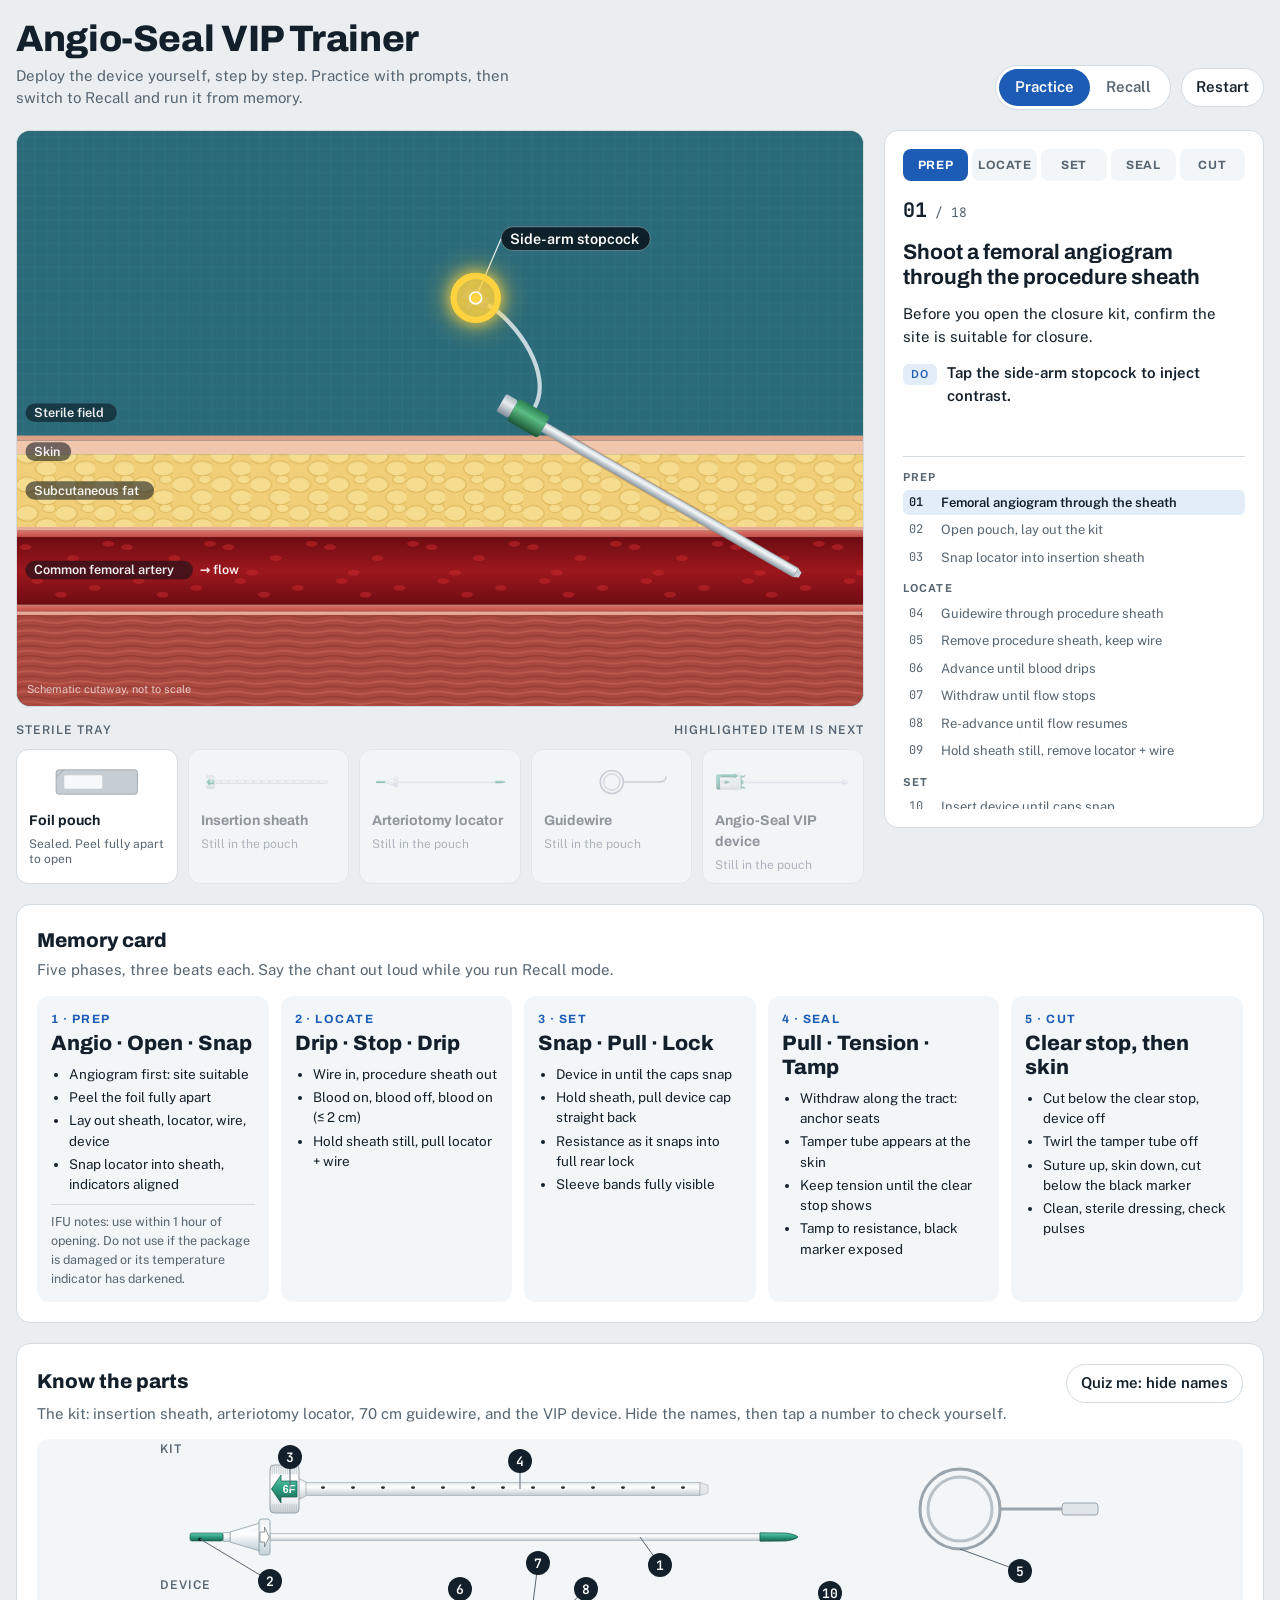
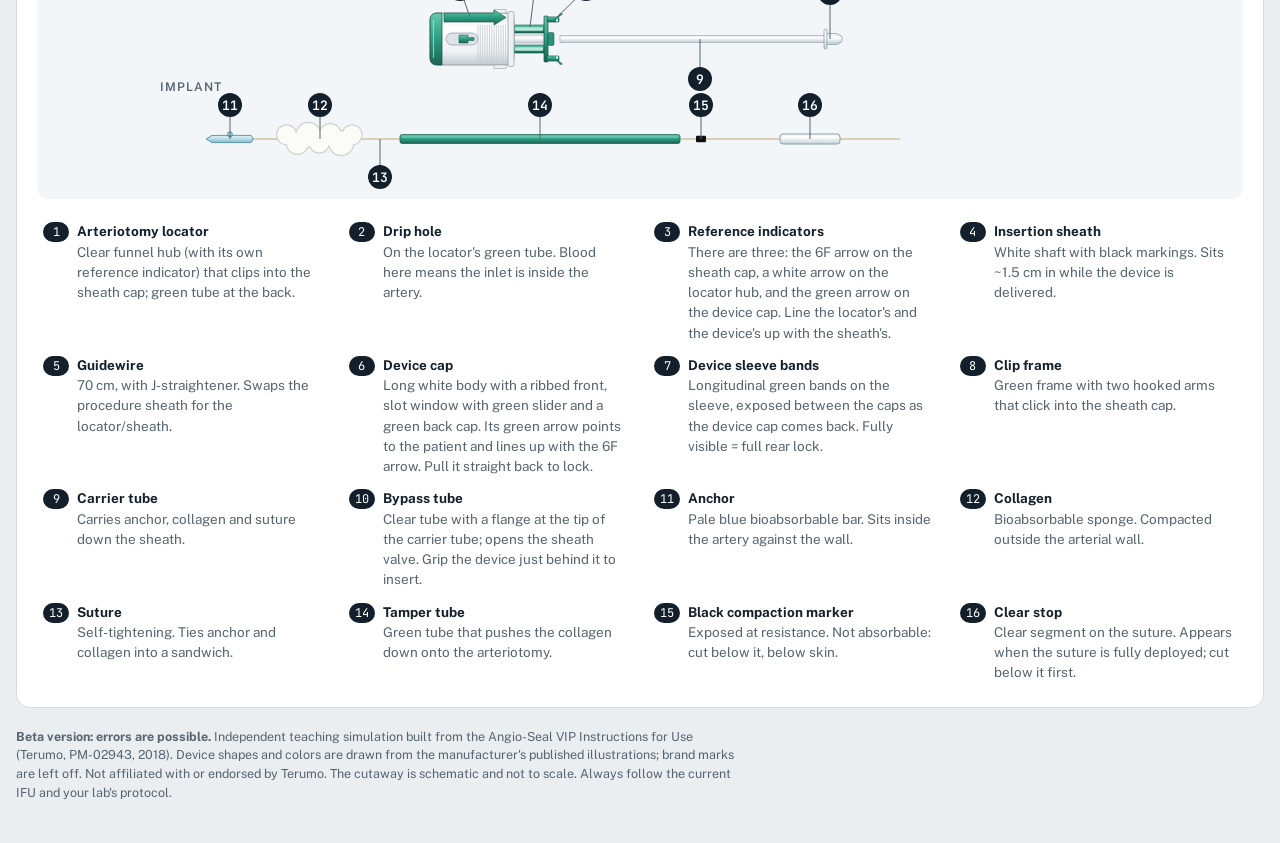
==== commit 92ed322e: "Update Site content “projects”" ====
--- a/images/uploads/angio-seal-vip-trainer.html
+++ b/images/uploads/angio-seal-vip-trainer.html
@@ -306,7 +306,7 @@
   </section>
 
   <footer>
-    Independent teaching simulation built from the Angio-Seal VIP Instructions for Use (Terumo, PM-02943, 2018). Device shapes and colors are drawn from the manufacturer's published illustrations; brand marks are left off. Not affiliated with or endorsed by Terumo. The cutaway is schematic and not to scale. Always follow the current IFU and your lab's protocol.
+    <strong>Beta version: errors are possible.</strong> Independent teaching simulation built from the Angio-Seal VIP Instructions for Use (Terumo, PM-02943, 2018). Device shapes and colors are drawn from the manufacturer's published illustrations; brand marks are left off. Not affiliated with or endorsed by Terumo. The cutaway is schematic and not to scale. Always follow the current IFU and your lab's protocol.
   </footer>
 </div>
 
